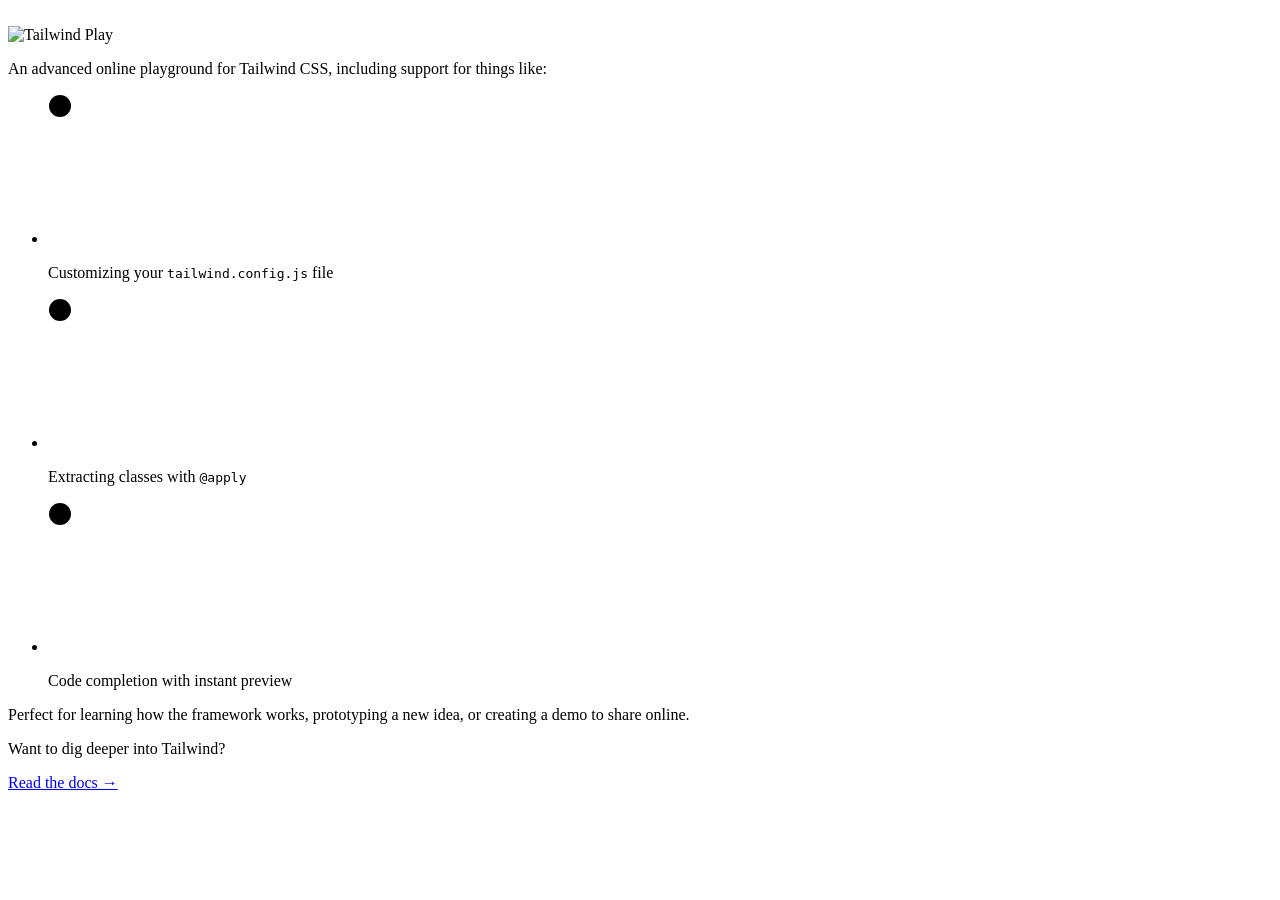
==== index.html @ 2b9e38c0 "tailwind play" ====
<!DOCTYPE html>
<html lang="en">
  <head>
    <meta charset="UTF-8" />
    <meta name="viewport" content="width=device-width, initial-scale=1.0" />
    <meta http-equiv="X-UA-Compatible" content="ie=edge" />
    <title>Tailwind Play</title>
    <meta name="author" content="name" />
    <meta name="description" content="description here" />
    <meta name="keywords" content="keywords,here" />
    <script src="https://cdn.tailwindcss.com"></script>
    <!--Replace with your tailwind.css once created-->
  </head>

  <div class="relative flex min-h-screen flex-col justify-center overflow-hidden bg-gray-50 py-6 sm:py-12">
    <img src="/img/beams.jpg" alt="" class="absolute top-1/2 left-1/2 max-w-none -translate-x-1/2 -translate-y-1/2" width="1308" />
    <div class="absolute inset-0 bg-[url(/img/grid.svg)] bg-center [mask-image:linear-gradient(180deg,white,rgba(255,255,255,0))]"></div>
    <div class="relative bg-white px-6 pt-10 pb-8 shadow-xl ring-1 ring-gray-900/5 sm:mx-auto sm:max-w-lg sm:rounded-lg sm:px-10">
      <div class="mx-auto max-w-md">
        <img src="/img/logo.svg" class="h-6" alt="Tailwind Play" />
        <div class="divide-y divide-gray-300/50">
          <div class="space-y-6 py-8 text-base leading-7 text-gray-600">
            <p>An advanced online playground for Tailwind CSS, including support for things like:</p>
            <ul class="space-y-4">
              <li class="flex items-center">
                <svg class="h-6 w-6 flex-none fill-sky-100 stroke-sky-500 stroke-2" stroke-linecap="round" stroke-linejoin="round">
                  <circle cx="12" cy="12" r="11" />
                  <path d="m8 13 2.165 2.165a1 1 0 0 0 1.521-.126L16 9" fill="none" />
                </svg>
                <p class="ml-4">
                  Customizing your
                  <code class="text-sm font-bold text-gray-900">tailwind.config.js</code> file
                </p>
              </li>
              <li class="flex items-center">
                <svg class="h-6 w-6 flex-none fill-sky-100 stroke-sky-500 stroke-2" stroke-linecap="round" stroke-linejoin="round">
                  <circle cx="12" cy="12" r="11" />
                  <path d="m8 13 2.165 2.165a1 1 0 0 0 1.521-.126L16 9" fill="none" />
                </svg>
                <p class="ml-4">
                  Extracting classes with
                  <code class="text-sm font-bold text-gray-900">@apply</code>
                </p>
              </li>
              <li class="flex items-center">
                <svg class="h-6 w-6 flex-none fill-sky-100 stroke-sky-500 stroke-2" stroke-linecap="round" stroke-linejoin="round">
                  <circle cx="12" cy="12" r="11" />
                  <path d="m8 13 2.165 2.165a1 1 0 0 0 1.521-.126L16 9" fill="none" />
                </svg>
                <p class="ml-4">Code completion with instant preview</p>
              </li>
            </ul>
            <p>Perfect for learning how the framework works, prototyping a new idea, or creating a demo to share online.</p>
          </div>
          <div class="pt-8 text-base font-semibold leading-7">
            <p class="text-gray-900">Want to dig deeper into Tailwind?</p>
            <p>
              <a href="https://tailwindcss.com/docs" class="text-sky-500 hover:text-sky-600">Read the docs &rarr;</a>
            </p>
          </div>
        </div>
      </div>
    </div>
  </div>
  


</html>
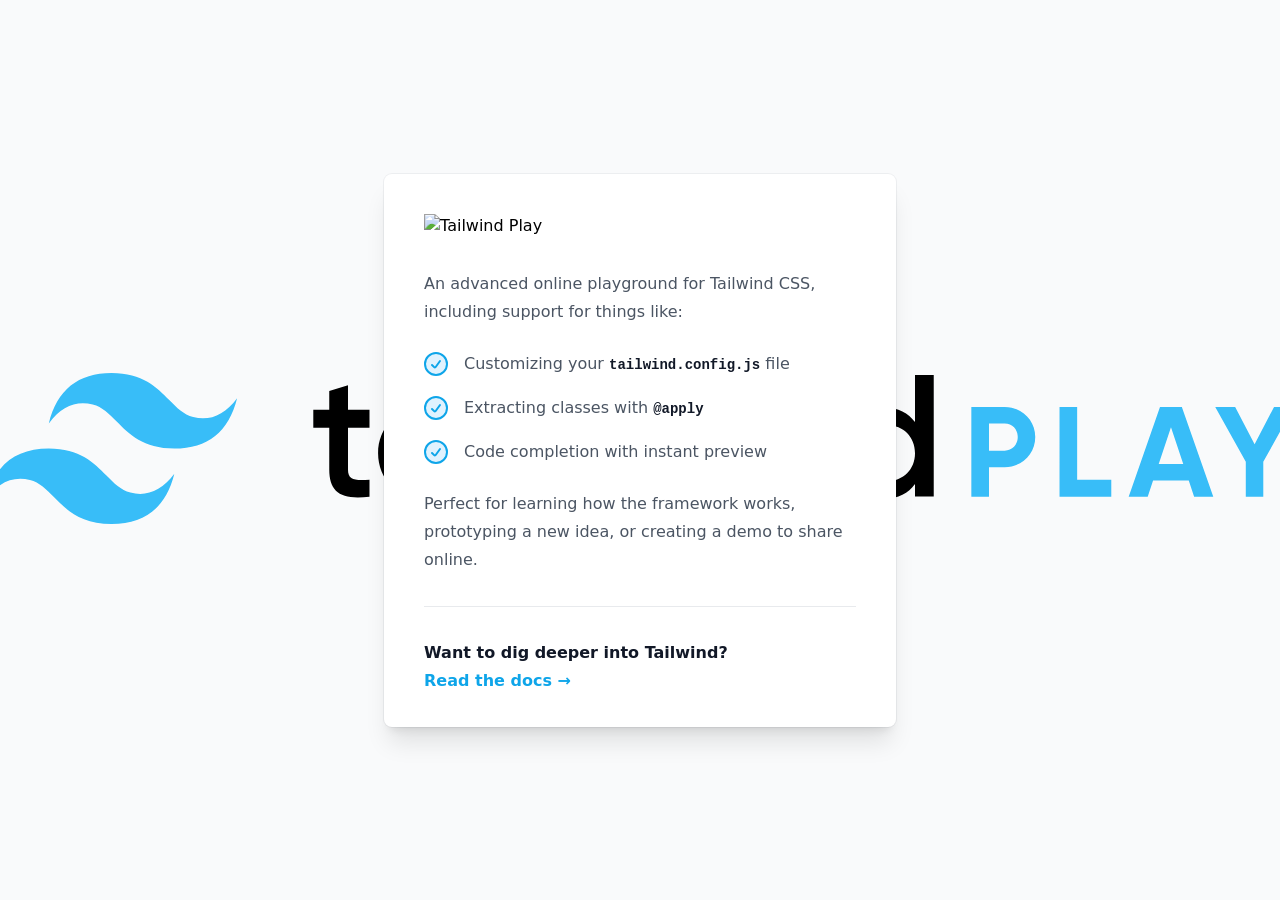
==== commit 2685eb31: "logo" ====
--- a/index.html
+++ b/index.html
@@ -4,16 +4,16 @@
     <meta charset="UTF-8" />
     <meta name="viewport" content="width=device-width, initial-scale=1.0" />
     <meta http-equiv="X-UA-Compatible" content="ie=edge" />
-    <title>Tailwind Play</title>
+    <title>Tailwind CSS</title>
     <meta name="author" content="name" />
     <meta name="description" content="description here" />
     <meta name="keywords" content="keywords,here" />
-    <script src="https://cdn.tailwindcss.com"></script>
+    <link href="./output.css" rel="stylesheet">
     <!--Replace with your tailwind.css once created-->
   </head>
 
   <div class="relative flex min-h-screen flex-col justify-center overflow-hidden bg-gray-50 py-6 sm:py-12">
-    <img src="/img/beams.jpg" alt="" class="absolute top-1/2 left-1/2 max-w-none -translate-x-1/2 -translate-y-1/2" width="1308" />
+    <img src="/assets/logo/logo.svg" alt="" class="absolute top-1/2 left-1/2 max-w-none -translate-x-1/2 -translate-y-1/2" width="1308" />
     <div class="absolute inset-0 bg-[url(/img/grid.svg)] bg-center [mask-image:linear-gradient(180deg,white,rgba(255,255,255,0))]"></div>
     <div class="relative bg-white px-6 pt-10 pb-8 shadow-xl ring-1 ring-gray-900/5 sm:mx-auto sm:max-w-lg sm:rounded-lg sm:px-10">
       <div class="mx-auto max-w-md">
--- a/output.css
+++ b/output.css
@@ -0,0 +1,1750 @@
+/*
+! tailwindcss v3.1.6 | MIT License | https://tailwindcss.com
+*/
+
+/*
+1. Prevent padding and border from affecting element width. (https://github.com/mozdevs/cssremedy/issues/4)
+2. Allow adding a border to an element by just adding a border-width. (https://github.com/tailwindcss/tailwindcss/pull/116)
+*/
+
+*,
+::before,
+::after {
+  box-sizing: border-box;
+  /* 1 */
+  border-width: 0;
+  /* 2 */
+  border-style: solid;
+  /* 2 */
+  border-color: #e5e7eb;
+  /* 2 */
+}
+
+::before,
+::after {
+  --tw-content: '';
+}
+
+/*
+1. Use a consistent sensible line-height in all browsers.
+2. Prevent adjustments of font size after orientation changes in iOS.
+3. Use a more readable tab size.
+4. Use the user's configured `sans` font-family by default.
+*/
+
+html {
+  line-height: 1.5;
+  /* 1 */
+  -webkit-text-size-adjust: 100%;
+  /* 2 */
+  -moz-tab-size: 4;
+  /* 3 */
+  -o-tab-size: 4;
+     tab-size: 4;
+  /* 3 */
+  font-family: ui-sans-serif, system-ui, -apple-system, BlinkMacSystemFont, "Segoe UI", Roboto, "Helvetica Neue", Arial, "Noto Sans", sans-serif, "Apple Color Emoji", "Segoe UI Emoji", "Segoe UI Symbol", "Noto Color Emoji";
+  /* 4 */
+}
+
+/*
+1. Remove the margin in all browsers.
+2. Inherit line-height from `html` so users can set them as a class directly on the `html` element.
+*/
+
+body {
+  margin: 0;
+  /* 1 */
+  line-height: inherit;
+  /* 2 */
+}
+
+/*
+1. Add the correct height in Firefox.
+2. Correct the inheritance of border color in Firefox. (https://bugzilla.mozilla.org/show_bug.cgi?id=190655)
+3. Ensure horizontal rules are visible by default.
+*/
+
+hr {
+  height: 0;
+  /* 1 */
+  color: inherit;
+  /* 2 */
+  border-top-width: 1px;
+  /* 3 */
+}
+
+/*
+Add the correct text decoration in Chrome, Edge, and Safari.
+*/
+
+abbr:where([title]) {
+  -webkit-text-decoration: underline dotted;
+          text-decoration: underline dotted;
+}
+
+/*
+Remove the default font size and weight for headings.
+*/
+
+h1,
+h2,
+h3,
+h4,
+h5,
+h6 {
+  font-size: inherit;
+  font-weight: inherit;
+}
+
+/*
+Reset links to optimize for opt-in styling instead of opt-out.
+*/
+
+a {
+  color: inherit;
+  text-decoration: inherit;
+}
+
+/*
+Add the correct font weight in Edge and Safari.
+*/
+
+b,
+strong {
+  font-weight: bolder;
+}
+
+/*
+1. Use the user's configured `mono` font family by default.
+2. Correct the odd `em` font sizing in all browsers.
+*/
+
+code,
+kbd,
+samp,
+pre {
+  font-family: ui-monospace, SFMono-Regular, Menlo, Monaco, Consolas, "Liberation Mono", "Courier New", monospace;
+  /* 1 */
+  font-size: 1em;
+  /* 2 */
+}
+
+/*
+Add the correct font size in all browsers.
+*/
+
+small {
+  font-size: 80%;
+}
+
+/*
+Prevent `sub` and `sup` elements from affecting the line height in all browsers.
+*/
+
+sub,
+sup {
+  font-size: 75%;
+  line-height: 0;
+  position: relative;
+  vertical-align: baseline;
+}
+
+sub {
+  bottom: -0.25em;
+}
+
+sup {
+  top: -0.5em;
+}
+
+/*
+1. Remove text indentation from table contents in Chrome and Safari. (https://bugs.chromium.org/p/chromium/issues/detail?id=999088, https://bugs.webkit.org/show_bug.cgi?id=201297)
+2. Correct table border color inheritance in all Chrome and Safari. (https://bugs.chromium.org/p/chromium/issues/detail?id=935729, https://bugs.webkit.org/show_bug.cgi?id=195016)
+3. Remove gaps between table borders by default.
+*/
+
+table {
+  text-indent: 0;
+  /* 1 */
+  border-color: inherit;
+  /* 2 */
+  border-collapse: collapse;
+  /* 3 */
+}
+
+/*
+1. Change the font styles in all browsers.
+2. Remove the margin in Firefox and Safari.
+3. Remove default padding in all browsers.
+*/
+
+button,
+input,
+optgroup,
+select,
+textarea {
+  font-family: inherit;
+  /* 1 */
+  font-size: 100%;
+  /* 1 */
+  font-weight: inherit;
+  /* 1 */
+  line-height: inherit;
+  /* 1 */
+  color: inherit;
+  /* 1 */
+  margin: 0;
+  /* 2 */
+  padding: 0;
+  /* 3 */
+}
+
+/*
+Remove the inheritance of text transform in Edge and Firefox.
+*/
+
+button,
+select {
+  text-transform: none;
+}
+
+/*
+1. Correct the inability to style clickable types in iOS and Safari.
+2. Remove default button styles.
+*/
+
+button,
+[type='button'],
+[type='reset'],
+[type='submit'] {
+  -webkit-appearance: button;
+  /* 1 */
+  background-color: transparent;
+  /* 2 */
+  background-image: none;
+  /* 2 */
+}
+
+/*
+Use the modern Firefox focus style for all focusable elements.
+*/
+
+:-moz-focusring {
+  outline: auto;
+}
+
+/*
+Remove the additional `:invalid` styles in Firefox. (https://github.com/mozilla/gecko-dev/blob/2f9eacd9d3d995c937b4251a5557d95d494c9be1/layout/style/res/forms.css#L728-L737)
+*/
+
+:-moz-ui-invalid {
+  box-shadow: none;
+}
+
+/*
+Add the correct vertical alignment in Chrome and Firefox.
+*/
+
+progress {
+  vertical-align: baseline;
+}
+
+/*
+Correct the cursor style of increment and decrement buttons in Safari.
+*/
+
+::-webkit-inner-spin-button,
+::-webkit-outer-spin-button {
+  height: auto;
+}
+
+/*
+1. Correct the odd appearance in Chrome and Safari.
+2. Correct the outline style in Safari.
+*/
+
+[type='search'] {
+  -webkit-appearance: textfield;
+  /* 1 */
+  outline-offset: -2px;
+  /* 2 */
+}
+
+/*
+Remove the inner padding in Chrome and Safari on macOS.
+*/
+
+::-webkit-search-decoration {
+  -webkit-appearance: none;
+}
+
+/*
+1. Correct the inability to style clickable types in iOS and Safari.
+2. Change font properties to `inherit` in Safari.
+*/
+
+::-webkit-file-upload-button {
+  -webkit-appearance: button;
+  /* 1 */
+  font: inherit;
+  /* 2 */
+}
+
+/*
+Add the correct display in Chrome and Safari.
+*/
+
+summary {
+  display: list-item;
+}
+
+/*
+Removes the default spacing and border for appropriate elements.
+*/
+
+blockquote,
+dl,
+dd,
+h1,
+h2,
+h3,
+h4,
+h5,
+h6,
+hr,
+figure,
+p,
+pre {
+  margin: 0;
+}
+
+fieldset {
+  margin: 0;
+  padding: 0;
+}
+
+legend {
+  padding: 0;
+}
+
+ol,
+ul,
+menu {
+  list-style: none;
+  margin: 0;
+  padding: 0;
+}
+
+/*
+Prevent resizing textareas horizontally by default.
+*/
+
+textarea {
+  resize: vertical;
+}
+
+/*
+1. Reset the default placeholder opacity in Firefox. (https://github.com/tailwindlabs/tailwindcss/issues/3300)
+2. Set the default placeholder color to the user's configured gray 400 color.
+*/
+
+input::-moz-placeholder, textarea::-moz-placeholder {
+  opacity: 1;
+  /* 1 */
+  color: #9ca3af;
+  /* 2 */
+}
+
+input:-ms-input-placeholder, textarea:-ms-input-placeholder {
+  opacity: 1;
+  /* 1 */
+  color: #9ca3af;
+  /* 2 */
+}
+
+input::placeholder,
+textarea::placeholder {
+  opacity: 1;
+  /* 1 */
+  color: #9ca3af;
+  /* 2 */
+}
+
+/*
+Set the default cursor for buttons.
+*/
+
+button,
+[role="button"] {
+  cursor: pointer;
+}
+
+/*
+Make sure disabled buttons don't get the pointer cursor.
+*/
+
+:disabled {
+  cursor: default;
+}
+
+/*
+1. Make replaced elements `display: block` by default. (https://github.com/mozdevs/cssremedy/issues/14)
+2. Add `vertical-align: middle` to align replaced elements more sensibly by default. (https://github.com/jensimmons/cssremedy/issues/14#issuecomment-634934210)
+   This can trigger a poorly considered lint error in some tools but is included by design.
+*/
+
+img,
+svg,
+video,
+canvas,
+audio,
+iframe,
+embed,
+object {
+  display: block;
+  /* 1 */
+  vertical-align: middle;
+  /* 2 */
+}
+
+/*
+Constrain images and videos to the parent width and preserve their intrinsic aspect ratio. (https://github.com/mozdevs/cssremedy/issues/14)
+*/
+
+img,
+video {
+  max-width: 100%;
+  height: auto;
+}
+
+*, ::before, ::after {
+  --tw-border-spacing-x: 0;
+  --tw-border-spacing-y: 0;
+  --tw-translate-x: 0;
+  --tw-translate-y: 0;
+  --tw-rotate: 0;
+  --tw-skew-x: 0;
+  --tw-skew-y: 0;
+  --tw-scale-x: 1;
+  --tw-scale-y: 1;
+  --tw-pan-x:  ;
+  --tw-pan-y:  ;
+  --tw-pinch-zoom:  ;
+  --tw-scroll-snap-strictness: proximity;
+  --tw-ordinal:  ;
+  --tw-slashed-zero:  ;
+  --tw-numeric-figure:  ;
+  --tw-numeric-spacing:  ;
+  --tw-numeric-fraction:  ;
+  --tw-ring-inset:  ;
+  --tw-ring-offset-width: 0px;
+  --tw-ring-offset-color: #fff;
+  --tw-ring-color: rgb(59 130 246 / 0.5);
+  --tw-ring-offset-shadow: 0 0 #0000;
+  --tw-ring-shadow: 0 0 #0000;
+  --tw-shadow: 0 0 #0000;
+  --tw-shadow-colored: 0 0 #0000;
+  --tw-blur:  ;
+  --tw-brightness:  ;
+  --tw-contrast:  ;
+  --tw-grayscale:  ;
+  --tw-hue-rotate:  ;
+  --tw-invert:  ;
+  --tw-saturate:  ;
+  --tw-sepia:  ;
+  --tw-drop-shadow:  ;
+  --tw-backdrop-blur:  ;
+  --tw-backdrop-brightness:  ;
+  --tw-backdrop-contrast:  ;
+  --tw-backdrop-grayscale:  ;
+  --tw-backdrop-hue-rotate:  ;
+  --tw-backdrop-invert:  ;
+  --tw-backdrop-opacity:  ;
+  --tw-backdrop-saturate:  ;
+  --tw-backdrop-sepia:  ;
+}
+
+::-webkit-backdrop {
+  --tw-border-spacing-x: 0;
+  --tw-border-spacing-y: 0;
+  --tw-translate-x: 0;
+  --tw-translate-y: 0;
+  --tw-rotate: 0;
+  --tw-skew-x: 0;
+  --tw-skew-y: 0;
+  --tw-scale-x: 1;
+  --tw-scale-y: 1;
+  --tw-pan-x:  ;
+  --tw-pan-y:  ;
+  --tw-pinch-zoom:  ;
+  --tw-scroll-snap-strictness: proximity;
+  --tw-ordinal:  ;
+  --tw-slashed-zero:  ;
+  --tw-numeric-figure:  ;
+  --tw-numeric-spacing:  ;
+  --tw-numeric-fraction:  ;
+  --tw-ring-inset:  ;
+  --tw-ring-offset-width: 0px;
+  --tw-ring-offset-color: #fff;
+  --tw-ring-color: rgb(59 130 246 / 0.5);
+  --tw-ring-offset-shadow: 0 0 #0000;
+  --tw-ring-shadow: 0 0 #0000;
+  --tw-shadow: 0 0 #0000;
+  --tw-shadow-colored: 0 0 #0000;
+  --tw-blur:  ;
+  --tw-brightness:  ;
+  --tw-contrast:  ;
+  --tw-grayscale:  ;
+  --tw-hue-rotate:  ;
+  --tw-invert:  ;
+  --tw-saturate:  ;
+  --tw-sepia:  ;
+  --tw-drop-shadow:  ;
+  --tw-backdrop-blur:  ;
+  --tw-backdrop-brightness:  ;
+  --tw-backdrop-contrast:  ;
+  --tw-backdrop-grayscale:  ;
+  --tw-backdrop-hue-rotate:  ;
+  --tw-backdrop-invert:  ;
+  --tw-backdrop-opacity:  ;
+  --tw-backdrop-saturate:  ;
+  --tw-backdrop-sepia:  ;
+}
+
+::backdrop {
+  --tw-border-spacing-x: 0;
+  --tw-border-spacing-y: 0;
+  --tw-translate-x: 0;
+  --tw-translate-y: 0;
+  --tw-rotate: 0;
+  --tw-skew-x: 0;
+  --tw-skew-y: 0;
+  --tw-scale-x: 1;
+  --tw-scale-y: 1;
+  --tw-pan-x:  ;
+  --tw-pan-y:  ;
+  --tw-pinch-zoom:  ;
+  --tw-scroll-snap-strictness: proximity;
+  --tw-ordinal:  ;
+  --tw-slashed-zero:  ;
+  --tw-numeric-figure:  ;
+  --tw-numeric-spacing:  ;
+  --tw-numeric-fraction:  ;
+  --tw-ring-inset:  ;
+  --tw-ring-offset-width: 0px;
+  --tw-ring-offset-color: #fff;
+  --tw-ring-color: rgb(59 130 246 / 0.5);
+  --tw-ring-offset-shadow: 0 0 #0000;
+  --tw-ring-shadow: 0 0 #0000;
+  --tw-shadow: 0 0 #0000;
+  --tw-shadow-colored: 0 0 #0000;
+  --tw-blur:  ;
+  --tw-brightness:  ;
+  --tw-contrast:  ;
+  --tw-grayscale:  ;
+  --tw-hue-rotate:  ;
+  --tw-invert:  ;
+  --tw-saturate:  ;
+  --tw-sepia:  ;
+  --tw-drop-shadow:  ;
+  --tw-backdrop-blur:  ;
+  --tw-backdrop-brightness:  ;
+  --tw-backdrop-contrast:  ;
+  --tw-backdrop-grayscale:  ;
+  --tw-backdrop-hue-rotate:  ;
+  --tw-backdrop-invert:  ;
+  --tw-backdrop-opacity:  ;
+  --tw-backdrop-saturate:  ;
+  --tw-backdrop-sepia:  ;
+}
+
+.container {
+  width: 100%;
+}
+
+@media (min-width: 640px) {
+  .container {
+    max-width: 640px;
+  }
+}
+
+@media (min-width: 768px) {
+  .container {
+    max-width: 768px;
+  }
+}
+
+@media (min-width: 1024px) {
+  .container {
+    max-width: 1024px;
+  }
+}
+
+@media (min-width: 1280px) {
+  .container {
+    max-width: 1280px;
+  }
+}
+
+@media (min-width: 1536px) {
+  .container {
+    max-width: 1536px;
+  }
+}
+
+.fixed {
+  position: fixed;
+}
+
+.absolute {
+  position: absolute;
+}
+
+.relative {
+  position: relative;
+}
+
+.inset-0 {
+  top: 0px;
+  right: 0px;
+  bottom: 0px;
+  left: 0px;
+}
+
+.top-1\/2 {
+  top: 50%;
+}
+
+.left-1\/2 {
+  left: 50%;
+}
+
+.top-0 {
+  top: 0px;
+}
+
+.left-0 {
+  left: 0px;
+}
+
+.bottom-0 {
+  bottom: 0px;
+}
+
+.z-50 {
+  z-index: 50;
+}
+
+.z-10 {
+  z-index: 10;
+}
+
+.z-20 {
+  z-index: 20;
+}
+
+.mx-auto {
+  margin-left: auto;
+  margin-right: auto;
+}
+
+.-mx-4 {
+  margin-left: -1rem;
+  margin-right: -1rem;
+}
+
+.my-4 {
+  margin-top: 1rem;
+  margin-bottom: 1rem;
+}
+
+.my-8 {
+  margin-top: 2rem;
+  margin-bottom: 2rem;
+}
+
+.mx-4 {
+  margin-left: 1rem;
+  margin-right: 1rem;
+}
+
+.mb-12 {
+  margin-bottom: 3rem;
+}
+
+.mb-3 {
+  margin-bottom: 0.75rem;
+}
+
+.mb-6 {
+  margin-bottom: 1.5rem;
+}
+
+.mb-8 {
+  margin-bottom: 2rem;
+}
+
+.mr-auto {
+  margin-right: auto;
+}
+
+.mb-1 {
+  margin-bottom: 0.25rem;
+}
+
+.mt-auto {
+  margin-top: auto;
+}
+
+.mb-2 {
+  margin-bottom: 0.5rem;
+}
+
+.mb-16 {
+  margin-bottom: 4rem;
+}
+
+.mb-4 {
+  margin-bottom: 1rem;
+}
+
+.mr-2 {
+  margin-right: 0.5rem;
+}
+
+.mt-4 {
+  margin-top: 1rem;
+}
+
+.mt-0 {
+  margin-top: 0px;
+}
+
+.mt-2 {
+  margin-top: 0.5rem;
+}
+
+.mr-3 {
+  margin-right: 0.75rem;
+}
+
+.mr-4 {
+  margin-right: 1rem;
+}
+
+.ml-4 {
+  margin-left: 1rem;
+}
+
+.block {
+  display: block;
+}
+
+.inline-block {
+  display: inline-block;
+}
+
+.flex {
+  display: flex;
+}
+
+.hidden {
+  display: none;
+}
+
+.h-12 {
+  height: 3rem;
+}
+
+.h-4 {
+  height: 1rem;
+}
+
+.h-full {
+  height: 100%;
+}
+
+.h-10 {
+  height: 2.5rem;
+}
+
+.h-6 {
+  height: 1.5rem;
+}
+
+.h-8 {
+  height: 2rem;
+}
+
+.h-5 {
+  height: 1.25rem;
+}
+
+.h-1 {
+  height: 0.25rem;
+}
+
+.h-3 {
+  height: 0.75rem;
+}
+
+.min-h-screen {
+  min-height: 100vh;
+}
+
+.w-full {
+  width: 100%;
+}
+
+.w-4 {
+  width: 1rem;
+}
+
+.w-5\/6 {
+  width: 83.333333%;
+}
+
+.w-6 {
+  width: 1.5rem;
+}
+
+.w-5 {
+  width: 1.25rem;
+}
+
+.w-3 {
+  width: 0.75rem;
+}
+
+.w-10 {
+  width: 2.5rem;
+}
+
+.max-w-md {
+  max-width: 28rem;
+}
+
+.max-w-sm {
+  max-width: 24rem;
+}
+
+.max-w-lg {
+  max-width: 32rem;
+}
+
+.max-w-xs {
+  max-width: 20rem;
+}
+
+.max-w-xl {
+  max-width: 36rem;
+}
+
+.max-w-4xl {
+  max-width: 56rem;
+}
+
+.max-w-none {
+  max-width: none;
+}
+
+.flex-1 {
+  flex: 1 1 0%;
+}
+
+.flex-none {
+  flex: none;
+}
+
+.flex-grow {
+  flex-grow: 1;
+}
+
+.-translate-y-1\/2 {
+  --tw-translate-y: -50%;
+  transform: translate(var(--tw-translate-x), var(--tw-translate-y)) rotate(var(--tw-rotate)) skewX(var(--tw-skew-x)) skewY(var(--tw-skew-y)) scaleX(var(--tw-scale-x)) scaleY(var(--tw-scale-y));
+}
+
+.-translate-x-1\/2 {
+  --tw-translate-x: -50%;
+  transform: translate(var(--tw-translate-x), var(--tw-translate-y)) rotate(var(--tw-rotate)) skewX(var(--tw-skew-x)) skewY(var(--tw-skew-y)) scaleX(var(--tw-scale-x)) scaleY(var(--tw-scale-y));
+}
+
+.transform {
+  transform: translate(var(--tw-translate-x), var(--tw-translate-y)) rotate(var(--tw-rotate)) skewX(var(--tw-skew-x)) skewY(var(--tw-skew-y)) scaleX(var(--tw-scale-x)) scaleY(var(--tw-scale-y));
+}
+
+.cursor-pointer {
+  cursor: pointer;
+}
+
+.appearance-none {
+  -webkit-appearance: none;
+     -moz-appearance: none;
+          appearance: none;
+}
+
+.flex-col {
+  flex-direction: column;
+}
+
+.flex-wrap {
+  flex-wrap: wrap;
+}
+
+.content-center {
+  align-content: center;
+}
+
+.items-center {
+  align-items: center;
+}
+
+.justify-end {
+  justify-content: flex-end;
+}
+
+.justify-center {
+  justify-content: center;
+}
+
+.justify-between {
+  justify-content: space-between;
+}
+
+.space-x-2 > :not([hidden]) ~ :not([hidden]) {
+  --tw-space-x-reverse: 0;
+  margin-right: calc(0.5rem * var(--tw-space-x-reverse));
+  margin-left: calc(0.5rem * calc(1 - var(--tw-space-x-reverse)));
+}
+
+.space-y-6 > :not([hidden]) ~ :not([hidden]) {
+  --tw-space-y-reverse: 0;
+  margin-top: calc(1.5rem * calc(1 - var(--tw-space-y-reverse)));
+  margin-bottom: calc(1.5rem * var(--tw-space-y-reverse));
+}
+
+.space-y-4 > :not([hidden]) ~ :not([hidden]) {
+  --tw-space-y-reverse: 0;
+  margin-top: calc(1rem * calc(1 - var(--tw-space-y-reverse)));
+  margin-bottom: calc(1rem * var(--tw-space-y-reverse));
+}
+
+.divide-y > :not([hidden]) ~ :not([hidden]) {
+  --tw-divide-y-reverse: 0;
+  border-top-width: calc(1px * calc(1 - var(--tw-divide-y-reverse)));
+  border-bottom-width: calc(1px * var(--tw-divide-y-reverse));
+}
+
+.divide-gray-300\/50 > :not([hidden]) ~ :not([hidden]) {
+  border-color: rgb(209 213 219 / 0.5);
+}
+
+.self-start {
+  align-self: flex-start;
+}
+
+.overflow-hidden {
+  overflow: hidden;
+}
+
+.overflow-y-auto {
+  overflow-y: auto;
+}
+
+.whitespace-pre-wrap {
+  white-space: pre-wrap;
+}
+
+.break-normal {
+  overflow-wrap: normal;
+  word-break: normal;
+}
+
+.break-words {
+  overflow-wrap: break-word;
+}
+
+.rounded-3xl {
+  border-radius: 1.5rem;
+}
+
+.rounded {
+  border-radius: 0.25rem;
+}
+
+.rounded-lg {
+  border-radius: 0.5rem;
+}
+
+.rounded-full {
+  border-radius: 9999px;
+}
+
+.rounded-l-xl {
+  border-top-left-radius: 0.75rem;
+  border-bottom-left-radius: 0.75rem;
+}
+
+.rounded-t-xl {
+  border-top-left-radius: 0.75rem;
+  border-top-right-radius: 0.75rem;
+}
+
+.border {
+  border-width: 1px;
+}
+
+.border-r {
+  border-right-width: 1px;
+}
+
+.border-l-4 {
+  border-left-width: 4px;
+}
+
+.border-b-2 {
+  border-bottom-width: 2px;
+}
+
+.border-t {
+  border-top-width: 1px;
+}
+
+.border-gray-600 {
+  --tw-border-opacity: 1;
+  border-color: rgb(75 85 99 / var(--tw-border-opacity));
+}
+
+.border-green-500 {
+  --tw-border-opacity: 1;
+  border-color: rgb(34 197 94 / var(--tw-border-opacity));
+}
+
+.border-gray-400 {
+  --tw-border-opacity: 1;
+  border-color: rgb(156 163 175 / var(--tw-border-opacity));
+}
+
+.border-gray-500 {
+  --tw-border-opacity: 1;
+  border-color: rgb(107 114 128 / var(--tw-border-opacity));
+}
+
+.bg-gray-50 {
+  --tw-bg-opacity: 1;
+  background-color: rgb(249 250 251 / var(--tw-bg-opacity));
+}
+
+.bg-white {
+  --tw-bg-opacity: 1;
+  background-color: rgb(255 255 255 / var(--tw-bg-opacity));
+}
+
+.bg-green-600 {
+  --tw-bg-opacity: 1;
+  background-color: rgb(22 163 74 / var(--tw-bg-opacity));
+}
+
+.bg-gray-800 {
+  --tw-bg-opacity: 1;
+  background-color: rgb(31 41 55 / var(--tw-bg-opacity));
+}
+
+.bg-gray-100 {
+  --tw-bg-opacity: 1;
+  background-color: rgb(243 244 246 / var(--tw-bg-opacity));
+}
+
+.bg-gray-900 {
+  --tw-bg-opacity: 1;
+  background-color: rgb(17 24 39 / var(--tw-bg-opacity));
+}
+
+.bg-green-500 {
+  --tw-bg-opacity: 1;
+  background-color: rgb(34 197 94 / var(--tw-bg-opacity));
+}
+
+.bg-transparent {
+  background-color: transparent;
+}
+
+.bg-gradient-to-b {
+  background-image: linear-gradient(to bottom, var(--tw-gradient-stops));
+}
+
+.bg-\[url\(\/img\/grid\.svg\)\] {
+  background-image: url(/img/grid.svg);
+}
+
+.from-green-100 {
+  --tw-gradient-from: #dcfce7;
+  --tw-gradient-to: rgb(220 252 231 / 0);
+  --tw-gradient-stops: var(--tw-gradient-from), var(--tw-gradient-to);
+}
+
+.to-gray-100 {
+  --tw-gradient-to: #f3f4f6;
+}
+
+.bg-center {
+  background-position: center;
+}
+
+.fill-current {
+  fill: currentColor;
+}
+
+.fill-sky-100 {
+  fill: #e0f2fe;
+}
+
+.stroke-sky-500 {
+  stroke: #0ea5e9;
+}
+
+.stroke-2 {
+  stroke-width: 2;
+}
+
+.object-cover {
+  -o-object-fit: cover;
+     object-fit: cover;
+}
+
+.p-3 {
+  padding: 0.75rem;
+}
+
+.p-4 {
+  padding: 1rem;
+}
+
+.p-8 {
+  padding: 2rem;
+}
+
+.p-2 {
+  padding: 0.5rem;
+}
+
+.p-1 {
+  padding: 0.25rem;
+}
+
+.px-6 {
+  padding-left: 1.5rem;
+  padding-right: 1.5rem;
+}
+
+.py-6 {
+  padding-top: 1.5rem;
+  padding-bottom: 1.5rem;
+}
+
+.py-2 {
+  padding-top: 0.5rem;
+  padding-bottom: 0.5rem;
+}
+
+.px-4 {
+  padding-left: 1rem;
+  padding-right: 1rem;
+}
+
+.py-3 {
+  padding-top: 0.75rem;
+  padding-bottom: 0.75rem;
+}
+
+.px-1 {
+  padding-left: 0.25rem;
+  padding-right: 0.25rem;
+}
+
+.py-20 {
+  padding-top: 5rem;
+  padding-bottom: 5rem;
+}
+
+.px-3 {
+  padding-left: 0.75rem;
+  padding-right: 0.75rem;
+}
+
+.py-4 {
+  padding-top: 1rem;
+  padding-bottom: 1rem;
+}
+
+.py-12 {
+  padding-top: 3rem;
+  padding-bottom: 3rem;
+}
+
+.px-2 {
+  padding-left: 0.5rem;
+  padding-right: 0.5rem;
+}
+
+.py-8 {
+  padding-top: 2rem;
+  padding-bottom: 2rem;
+}
+
+.px-8 {
+  padding-left: 2rem;
+  padding-right: 2rem;
+}
+
+.py-1 {
+  padding-top: 0.25rem;
+  padding-bottom: 0.25rem;
+}
+
+.pt-12 {
+  padding-top: 3rem;
+}
+
+.pb-12 {
+  padding-bottom: 3rem;
+}
+
+.pt-6 {
+  padding-top: 1.5rem;
+}
+
+.pl-4 {
+  padding-left: 1rem;
+}
+
+.pr-4 {
+  padding-right: 1rem;
+}
+
+.pt-20 {
+  padding-top: 5rem;
+}
+
+.pb-2 {
+  padding-bottom: 0.5rem;
+}
+
+.pl-8 {
+  padding-left: 2rem;
+}
+
+.pt-4 {
+  padding-top: 1rem;
+}
+
+.pr-0 {
+  padding-right: 0px;
+}
+
+.pt-3 {
+  padding-top: 0.75rem;
+}
+
+.pt-10 {
+  padding-top: 2.5rem;
+}
+
+.pb-8 {
+  padding-bottom: 2rem;
+}
+
+.pt-8 {
+  padding-top: 2rem;
+}
+
+.text-left {
+  text-align: left;
+}
+
+.text-center {
+  text-align: center;
+}
+
+.text-right {
+  text-align: right;
+}
+
+.font-sans {
+  font-family: ui-sans-serif, system-ui, -apple-system, BlinkMacSystemFont, "Segoe UI", Roboto, "Helvetica Neue", Arial, "Noto Sans", sans-serif, "Apple Color Emoji", "Segoe UI Emoji", "Segoe UI Symbol", "Noto Color Emoji";
+}
+
+.font-mono {
+  font-family: ui-monospace, SFMono-Regular, Menlo, Monaco, Consolas, "Liberation Mono", "Courier New", monospace;
+}
+
+.text-3xl {
+  font-size: 1.875rem;
+  line-height: 2.25rem;
+}
+
+.text-sm {
+  font-size: 0.875rem;
+  line-height: 1.25rem;
+}
+
+.text-4xl {
+  font-size: 2.25rem;
+  line-height: 2.5rem;
+}
+
+.text-xs {
+  font-size: 0.75rem;
+  line-height: 1rem;
+}
+
+.text-2xl {
+  font-size: 1.5rem;
+  line-height: 2rem;
+}
+
+.text-base {
+  font-size: 1rem;
+  line-height: 1.5rem;
+}
+
+.text-xl {
+  font-size: 1.25rem;
+  line-height: 1.75rem;
+}
+
+.font-bold {
+  font-weight: 700;
+}
+
+.font-semibold {
+  font-weight: 600;
+}
+
+.font-extrabold {
+  font-weight: 800;
+}
+
+.font-normal {
+  font-weight: 400;
+}
+
+.uppercase {
+  text-transform: uppercase;
+}
+
+.italic {
+  font-style: italic;
+}
+
+.leading-none {
+  line-height: 1;
+}
+
+.leading-loose {
+  line-height: 2;
+}
+
+.leading-normal {
+  line-height: 1.5;
+}
+
+.leading-7 {
+  line-height: 1.75rem;
+}
+
+.tracking-normal {
+  letter-spacing: 0em;
+}
+
+.tracking-wider {
+  letter-spacing: 0.05em;
+}
+
+.text-blue-600 {
+  --tw-text-opacity: 1;
+  color: rgb(37 99 235 / var(--tw-text-opacity));
+}
+
+.text-gray-400 {
+  --tw-text-opacity: 1;
+  color: rgb(156 163 175 / var(--tw-text-opacity));
+}
+
+.text-gray-800 {
+  --tw-text-opacity: 1;
+  color: rgb(31 41 55 / var(--tw-text-opacity));
+}
+
+.text-green-600 {
+  --tw-text-opacity: 1;
+  color: rgb(22 163 74 / var(--tw-text-opacity));
+}
+
+.text-white {
+  --tw-text-opacity: 1;
+  color: rgb(255 255 255 / var(--tw-text-opacity));
+}
+
+.text-gray-50 {
+  --tw-text-opacity: 1;
+  color: rgb(249 250 251 / var(--tw-text-opacity));
+}
+
+.text-gray-500 {
+  --tw-text-opacity: 1;
+  color: rgb(107 114 128 / var(--tw-text-opacity));
+}
+
+.text-green-500 {
+  --tw-text-opacity: 1;
+  color: rgb(34 197 94 / var(--tw-text-opacity));
+}
+
+.text-gray-900 {
+  --tw-text-opacity: 1;
+  color: rgb(17 24 39 / var(--tw-text-opacity));
+}
+
+.text-gray-600 {
+  --tw-text-opacity: 1;
+  color: rgb(75 85 99 / var(--tw-text-opacity));
+}
+
+.text-sky-500 {
+  --tw-text-opacity: 1;
+  color: rgb(14 165 233 / var(--tw-text-opacity));
+}
+
+.underline {
+  -webkit-text-decoration-line: underline;
+          text-decoration-line: underline;
+}
+
+.no-underline {
+  -webkit-text-decoration-line: none;
+          text-decoration-line: none;
+}
+
+.antialiased {
+  -webkit-font-smoothing: antialiased;
+  -moz-osx-font-smoothing: grayscale;
+}
+
+.opacity-25 {
+  opacity: 0.25;
+}
+
+.shadow {
+  --tw-shadow: 0 1px 3px 0 rgb(0 0 0 / 0.1), 0 1px 2px -1px rgb(0 0 0 / 0.1);
+  --tw-shadow-colored: 0 1px 3px 0 var(--tw-shadow-color), 0 1px 2px -1px var(--tw-shadow-color);
+  box-shadow: var(--tw-ring-offset-shadow, 0 0 #0000), var(--tw-ring-shadow, 0 0 #0000), var(--tw-shadow);
+}
+
+.shadow-xl {
+  --tw-shadow: 0 20px 25px -5px rgb(0 0 0 / 0.1), 0 8px 10px -6px rgb(0 0 0 / 0.1);
+  --tw-shadow-colored: 0 20px 25px -5px var(--tw-shadow-color), 0 8px 10px -6px var(--tw-shadow-color);
+  box-shadow: var(--tw-ring-offset-shadow, 0 0 #0000), var(--tw-ring-shadow, 0 0 #0000), var(--tw-shadow);
+}
+
+.shadow-md {
+  --tw-shadow: 0 4px 6px -1px rgb(0 0 0 / 0.1), 0 2px 4px -2px rgb(0 0 0 / 0.1);
+  --tw-shadow-colored: 0 4px 6px -1px var(--tw-shadow-color), 0 2px 4px -2px var(--tw-shadow-color);
+  box-shadow: var(--tw-ring-offset-shadow, 0 0 #0000), var(--tw-ring-shadow, 0 0 #0000), var(--tw-shadow);
+}
+
+.ring-1 {
+  --tw-ring-offset-shadow: var(--tw-ring-inset) 0 0 0 var(--tw-ring-offset-width) var(--tw-ring-offset-color);
+  --tw-ring-shadow: var(--tw-ring-inset) 0 0 0 calc(1px + var(--tw-ring-offset-width)) var(--tw-ring-color);
+  box-shadow: var(--tw-ring-offset-shadow), var(--tw-ring-shadow), var(--tw-shadow, 0 0 #0000);
+}
+
+.ring-gray-900\/5 {
+  --tw-ring-color: rgb(17 24 39 / 0.05);
+}
+
+.transition {
+  transition-property: color, background-color, border-color, fill, stroke, opacity, box-shadow, transform, filter, -webkit-text-decoration-color, -webkit-backdrop-filter;
+  transition-property: color, background-color, border-color, text-decoration-color, fill, stroke, opacity, box-shadow, transform, filter, backdrop-filter;
+  transition-property: color, background-color, border-color, text-decoration-color, fill, stroke, opacity, box-shadow, transform, filter, backdrop-filter, -webkit-text-decoration-color, -webkit-backdrop-filter;
+  transition-timing-function: cubic-bezier(0.4, 0, 0.2, 1);
+  transition-duration: 150ms;
+}
+
+.duration-200 {
+  transition-duration: 200ms;
+}
+
+.\[mask-image\:linear-gradient\(180deg\2c white\2c rgba\(255\2c 255\2c 255\2c 0\)\)\] {
+  -webkit-mask-image: linear-gradient(180deg,white,rgba(255,255,255,0));
+          mask-image: linear-gradient(180deg,white,rgba(255,255,255,0));
+}
+
+.hover\:border-green-500:hover {
+  --tw-border-opacity: 1;
+  border-color: rgb(34 197 94 / var(--tw-border-opacity));
+}
+
+.hover\:bg-gray-50:hover {
+  --tw-bg-opacity: 1;
+  background-color: rgb(249 250 251 / var(--tw-bg-opacity));
+}
+
+.hover\:bg-green-700:hover {
+  --tw-bg-opacity: 1;
+  background-color: rgb(21 128 61 / var(--tw-bg-opacity));
+}
+
+.hover\:bg-green-50:hover {
+  --tw-bg-opacity: 1;
+  background-color: rgb(240 253 244 / var(--tw-bg-opacity));
+}
+
+.hover\:bg-gray-100:hover {
+  --tw-bg-opacity: 1;
+  background-color: rgb(243 244 246 / var(--tw-bg-opacity));
+}
+
+.hover\:bg-green-400:hover {
+  --tw-bg-opacity: 1;
+  background-color: rgb(74 222 128 / var(--tw-bg-opacity));
+}
+
+.hover\:text-gray-500:hover {
+  --tw-text-opacity: 1;
+  color: rgb(107 114 128 / var(--tw-text-opacity));
+}
+
+.hover\:text-green-600:hover {
+  --tw-text-opacity: 1;
+  color: rgb(22 163 74 / var(--tw-text-opacity));
+}
+
+.hover\:text-gray-900:hover {
+  --tw-text-opacity: 1;
+  color: rgb(17 24 39 / var(--tw-text-opacity));
+}
+
+.hover\:text-green-500:hover {
+  --tw-text-opacity: 1;
+  color: rgb(34 197 94 / var(--tw-text-opacity));
+}
+
+.hover\:text-sky-600:hover {
+  --tw-text-opacity: 1;
+  color: rgb(2 132 199 / var(--tw-text-opacity));
+}
+
+.hover\:underline:hover {
+  -webkit-text-decoration-line: underline;
+          text-decoration-line: underline;
+}
+
+.hover\:no-underline:hover {
+  -webkit-text-decoration-line: none;
+          text-decoration-line: none;
+}
+
+.focus\:outline-none:focus {
+  outline: 2px solid transparent;
+  outline-offset: 2px;
+}
+
+@media (min-width: 640px) {
+  .sm\:mx-auto {
+    margin-left: auto;
+    margin-right: auto;
+  }
+
+  .sm\:max-w-lg {
+    max-width: 32rem;
+  }
+
+  .sm\:rounded-lg {
+    border-radius: 0.5rem;
+  }
+
+  .sm\:py-12 {
+    padding-top: 3rem;
+    padding-bottom: 3rem;
+  }
+
+  .sm\:px-10 {
+    padding-left: 2.5rem;
+    padding-right: 2.5rem;
+  }
+}
+
+@media (min-width: 768px) {
+  .md\:mb-20 {
+    margin-bottom: 5rem;
+  }
+
+  .md\:block {
+    display: block;
+  }
+
+  .md\:inline-block {
+    display: inline-block;
+  }
+
+  .md\:h-12 {
+    height: 3rem;
+  }
+
+  .md\:w-1\/2 {
+    width: 50%;
+  }
+
+  .md\:max-w-4xl {
+    max-width: 56rem;
+  }
+
+  .md\:max-w-3xl {
+    max-width: 48rem;
+  }
+
+  .md\:rounded-br-none {
+    border-bottom-right-radius: 0px;
+  }
+
+  .md\:bg-transparent {
+    background-color: transparent;
+  }
+
+  .md\:p-4 {
+    padding: 1rem;
+  }
+
+  .md\:px-6 {
+    padding-left: 1.5rem;
+    padding-right: 1.5rem;
+  }
+
+  .md\:pb-24 {
+    padding-bottom: 6rem;
+  }
+
+  .md\:pl-12 {
+    padding-left: 3rem;
+  }
+
+  .md\:text-sm {
+    font-size: 0.875rem;
+    line-height: 1.25rem;
+  }
+
+  .md\:text-4xl {
+    font-size: 2.25rem;
+    line-height: 2.5rem;
+  }
+
+  .md\:text-base {
+    font-size: 1rem;
+    line-height: 1.5rem;
+  }
+
+  .md\:text-3xl {
+    font-size: 1.875rem;
+    line-height: 2.25rem;
+  }
+
+  .md\:text-xl {
+    font-size: 1.25rem;
+    line-height: 1.75rem;
+  }
+}
+
+@media (min-width: 1024px) {
+  .lg\:mx-auto {
+    margin-left: auto;
+    margin-right: auto;
+  }
+
+  .lg\:mx-0 {
+    margin-left: 0px;
+    margin-right: 0px;
+  }
+
+  .lg\:mb-0 {
+    margin-bottom: 0px;
+  }
+
+  .lg\:mr-3 {
+    margin-right: 0.75rem;
+  }
+
+  .lg\:mt-0 {
+    margin-top: 0px;
+  }
+
+  .lg\:block {
+    display: block;
+  }
+
+  .lg\:inline-block {
+    display: inline-block;
+  }
+
+  .lg\:flex {
+    display: flex;
+  }
+
+  .lg\:hidden {
+    display: none;
+  }
+
+  .lg\:h-20 {
+    height: 5rem;
+  }
+
+  .lg\:w-auto {
+    width: auto;
+  }
+
+  .lg\:w-1\/2 {
+    width: 50%;
+  }
+
+  .lg\:w-1\/5 {
+    width: 20%;
+  }
+
+  .lg\:w-2\/5 {
+    width: 40%;
+  }
+
+  .lg\:items-center {
+    align-items: center;
+  }
+
+  .lg\:space-x-6 > :not([hidden]) ~ :not([hidden]) {
+    --tw-space-x-reverse: 0;
+    margin-right: calc(1.5rem * var(--tw-space-x-reverse));
+    margin-left: calc(1.5rem * calc(1 - var(--tw-space-x-reverse)));
+  }
+
+  .lg\:space-x-4 > :not([hidden]) ~ :not([hidden]) {
+    --tw-space-x-reverse: 0;
+    margin-right: calc(1rem * var(--tw-space-x-reverse));
+    margin-left: calc(1rem * calc(1 - var(--tw-space-x-reverse)));
+  }
+
+  .lg\:pt-20 {
+    padding-top: 5rem;
+  }
+
+  .lg\:text-left {
+    text-align: left;
+  }
+
+  .lg\:text-center {
+    text-align: center;
+  }
+
+  .lg\:text-5xl {
+    font-size: 3rem;
+    line-height: 1;
+  }
+}
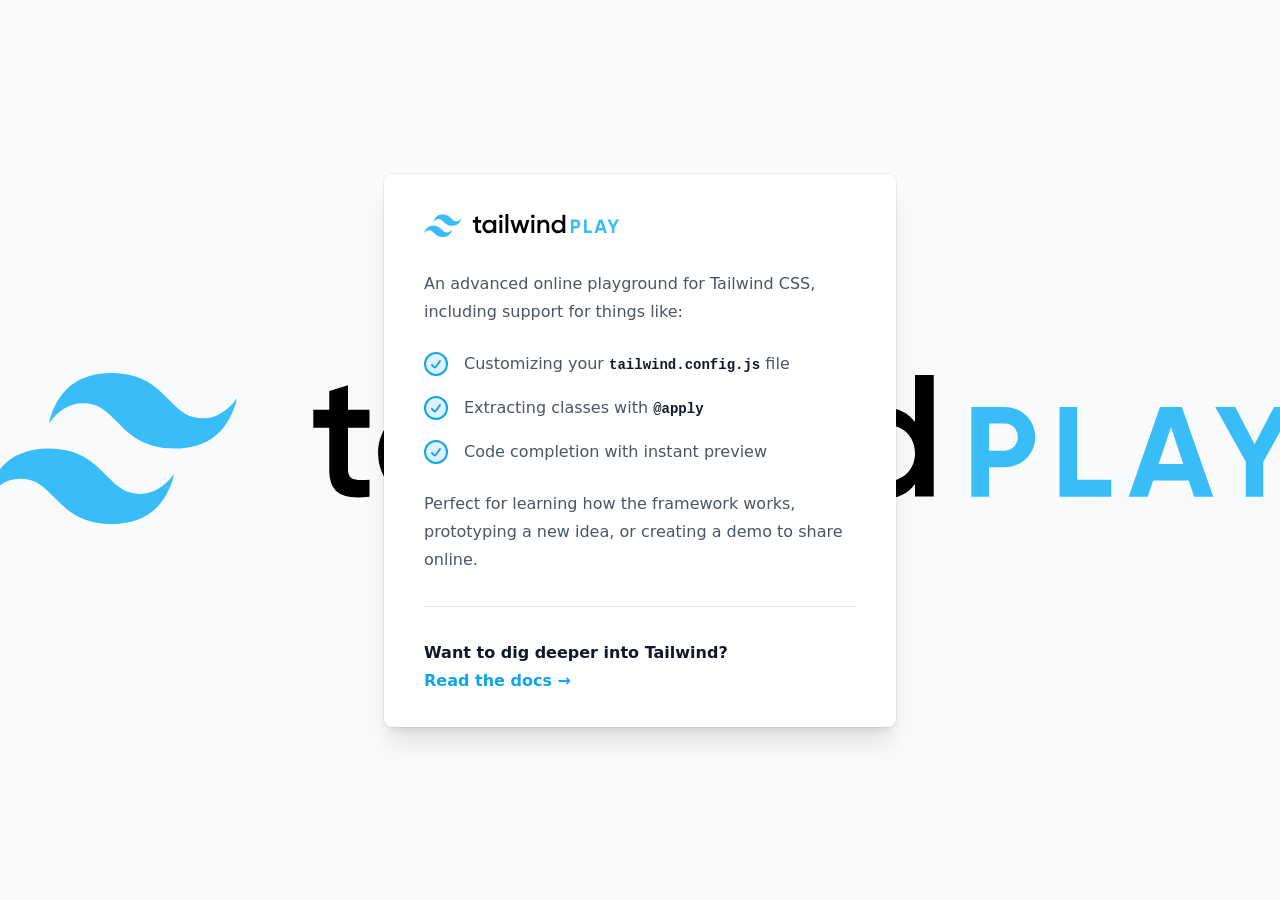
==== commit 96ca1802: "logo2" ====
--- a/index.html
+++ b/index.html
@@ -17,7 +17,7 @@
     <div class="absolute inset-0 bg-[url(/img/grid.svg)] bg-center [mask-image:linear-gradient(180deg,white,rgba(255,255,255,0))]"></div>
     <div class="relative bg-white px-6 pt-10 pb-8 shadow-xl ring-1 ring-gray-900/5 sm:mx-auto sm:max-w-lg sm:rounded-lg sm:px-10">
       <div class="mx-auto max-w-md">
-        <img src="/img/logo.svg" class="h-6" alt="Tailwind Play" />
+        <img src="/assets/logo/logo.svg" class="h-6" alt="Tailwind Play" />
         <div class="divide-y divide-gray-300/50">
           <div class="space-y-6 py-8 text-base leading-7 text-gray-600">
             <p>An advanced online playground for Tailwind CSS, including support for things like:</p>
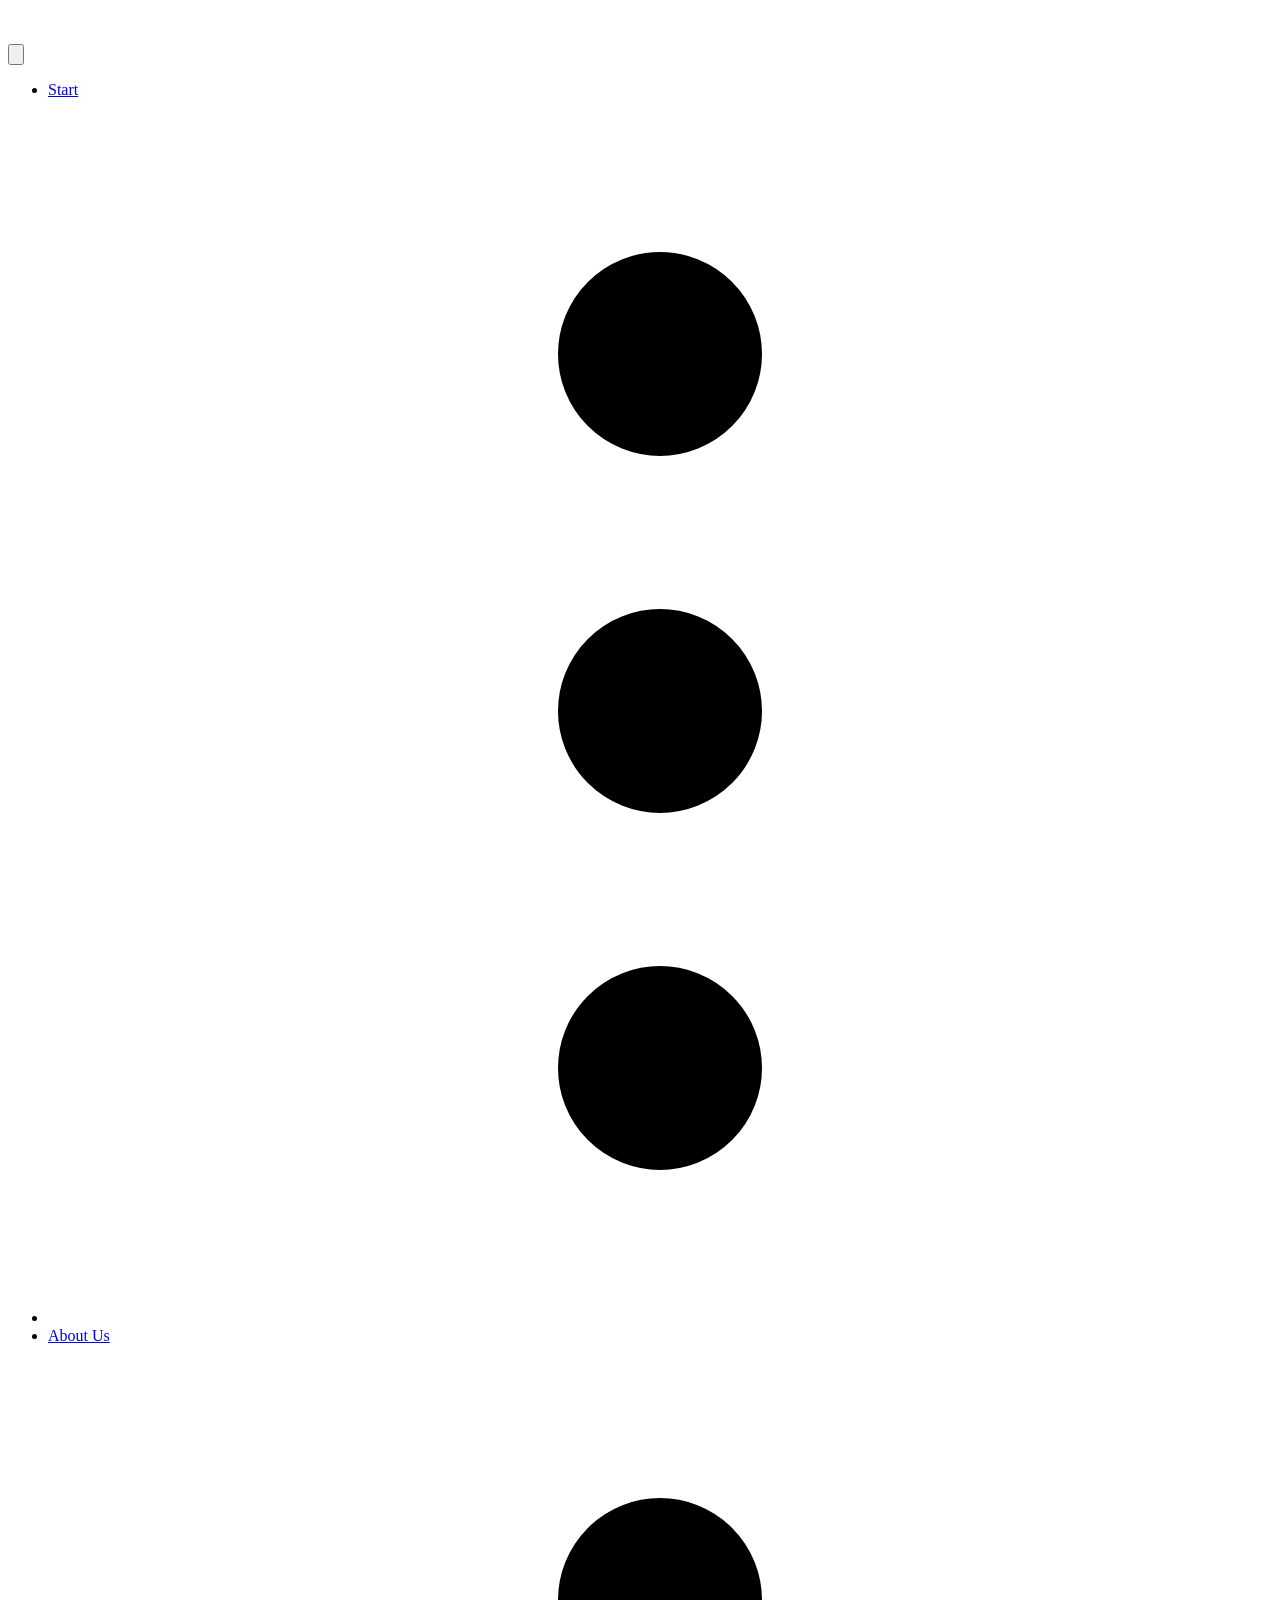
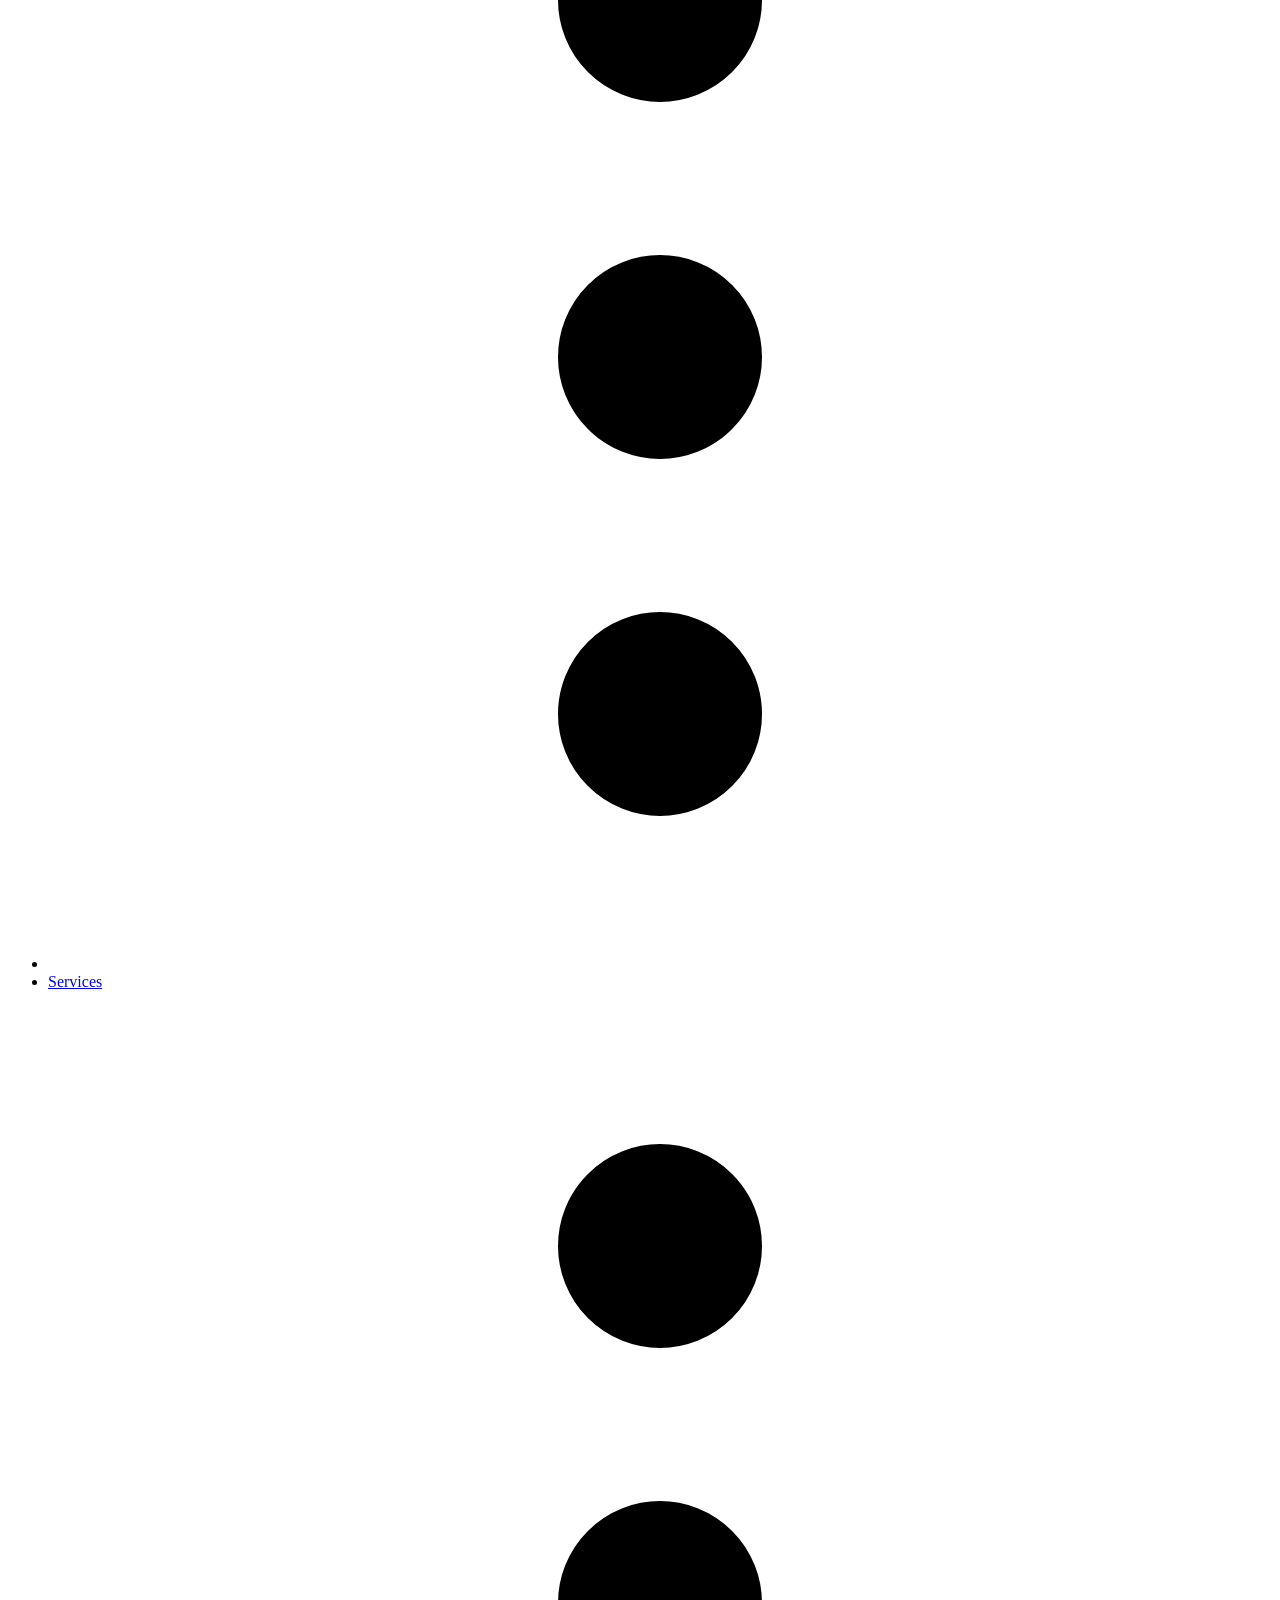
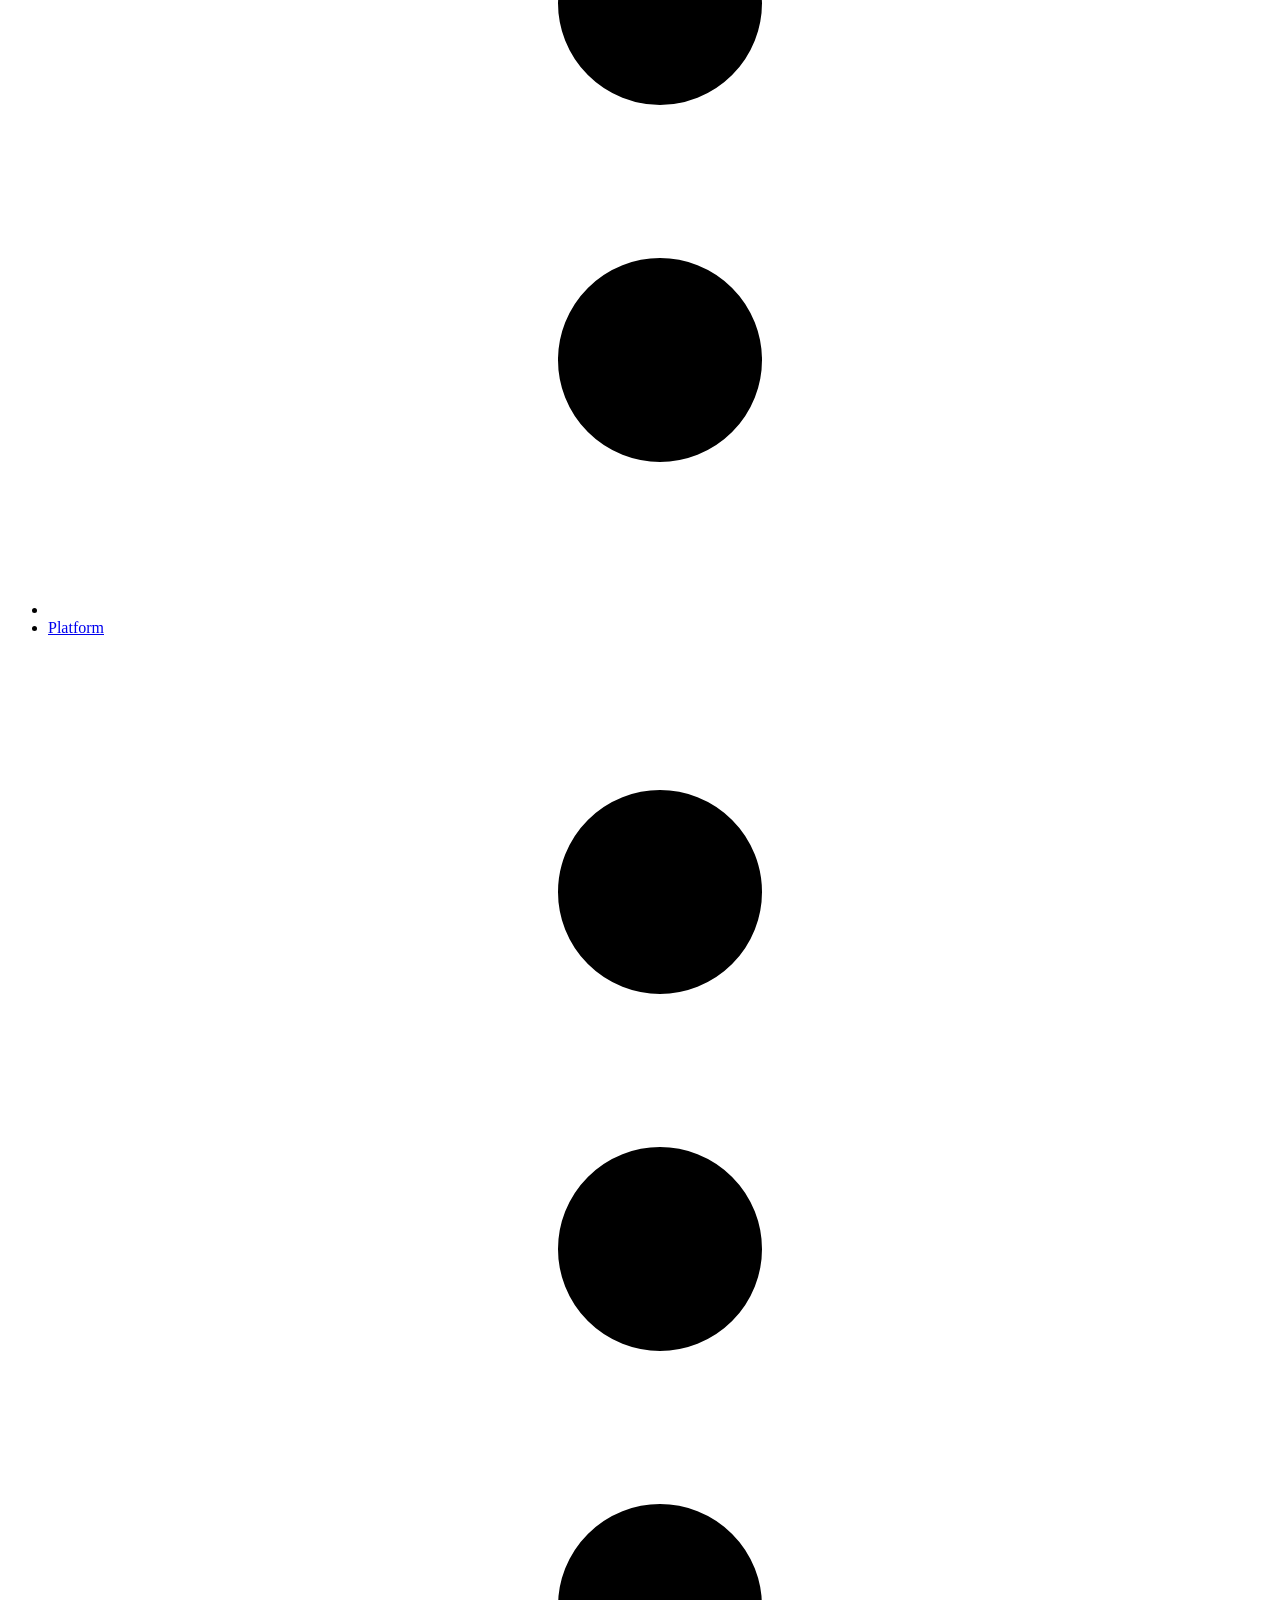
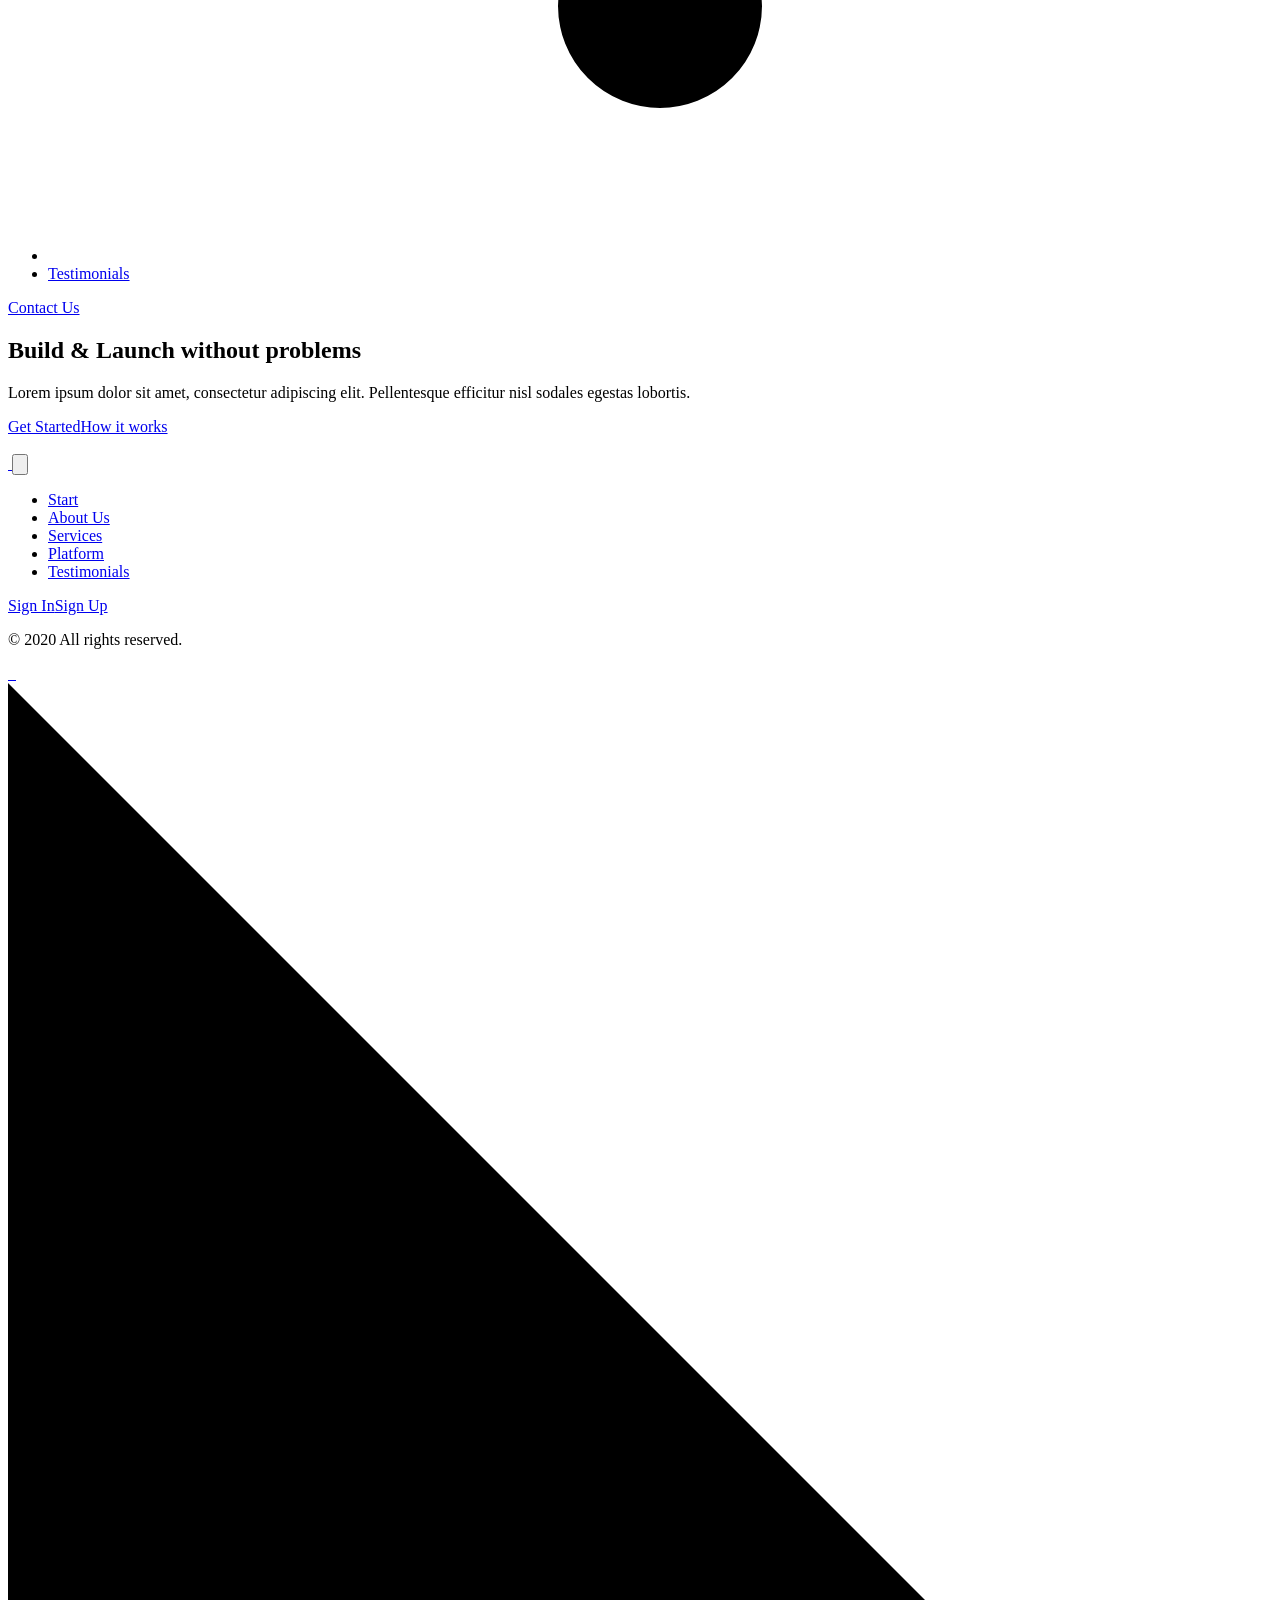
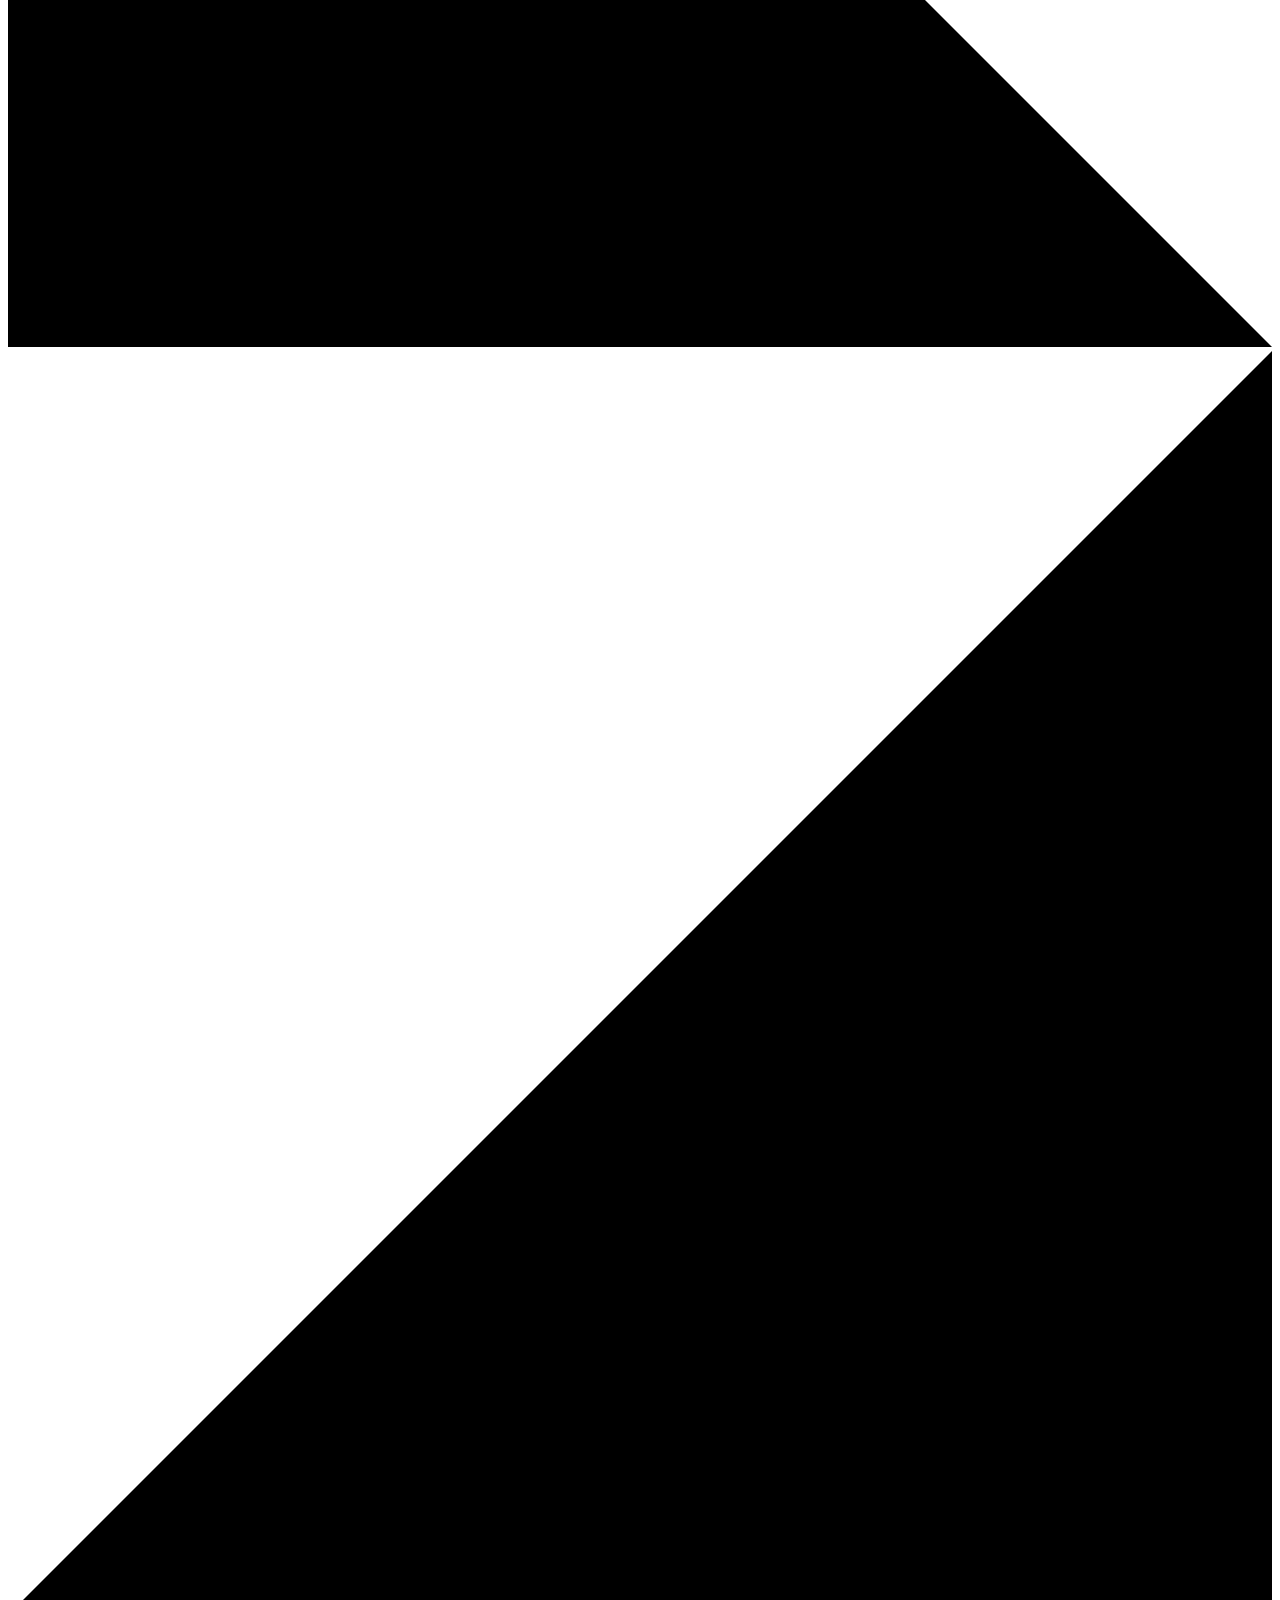
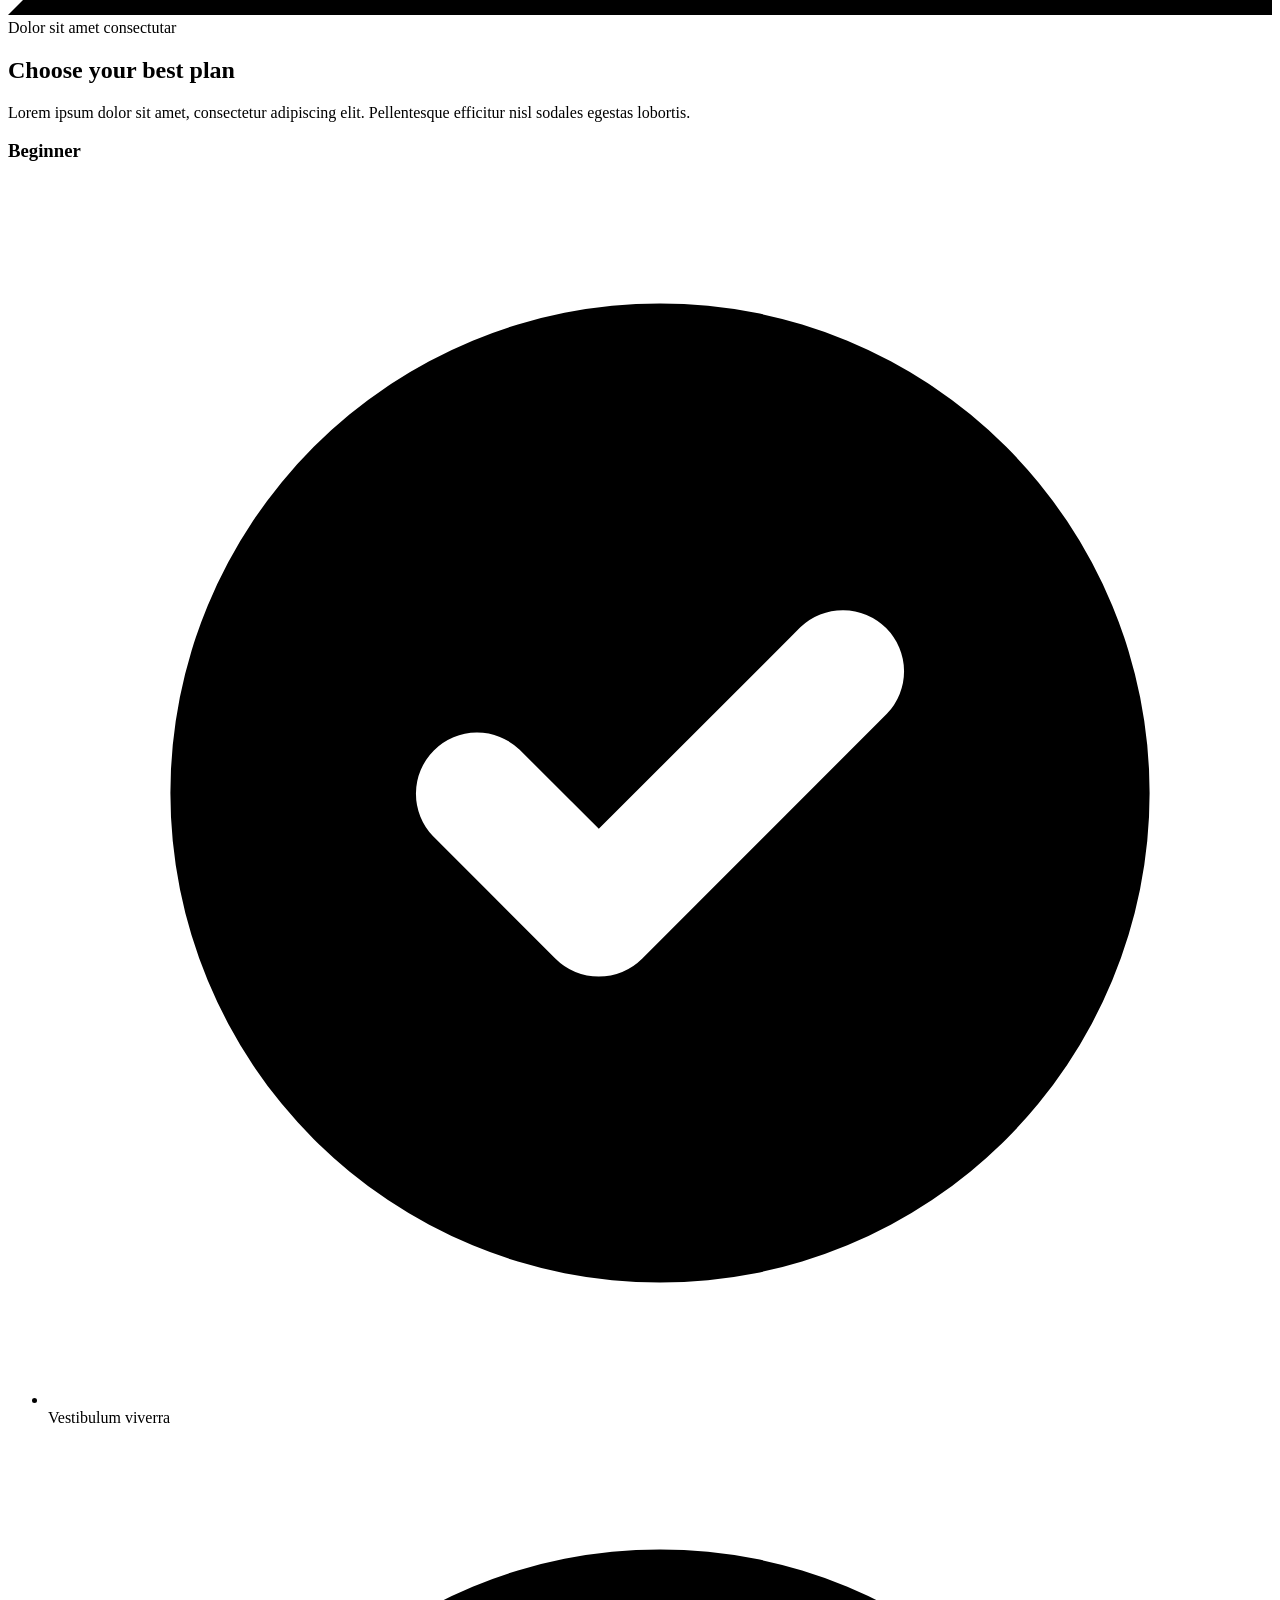
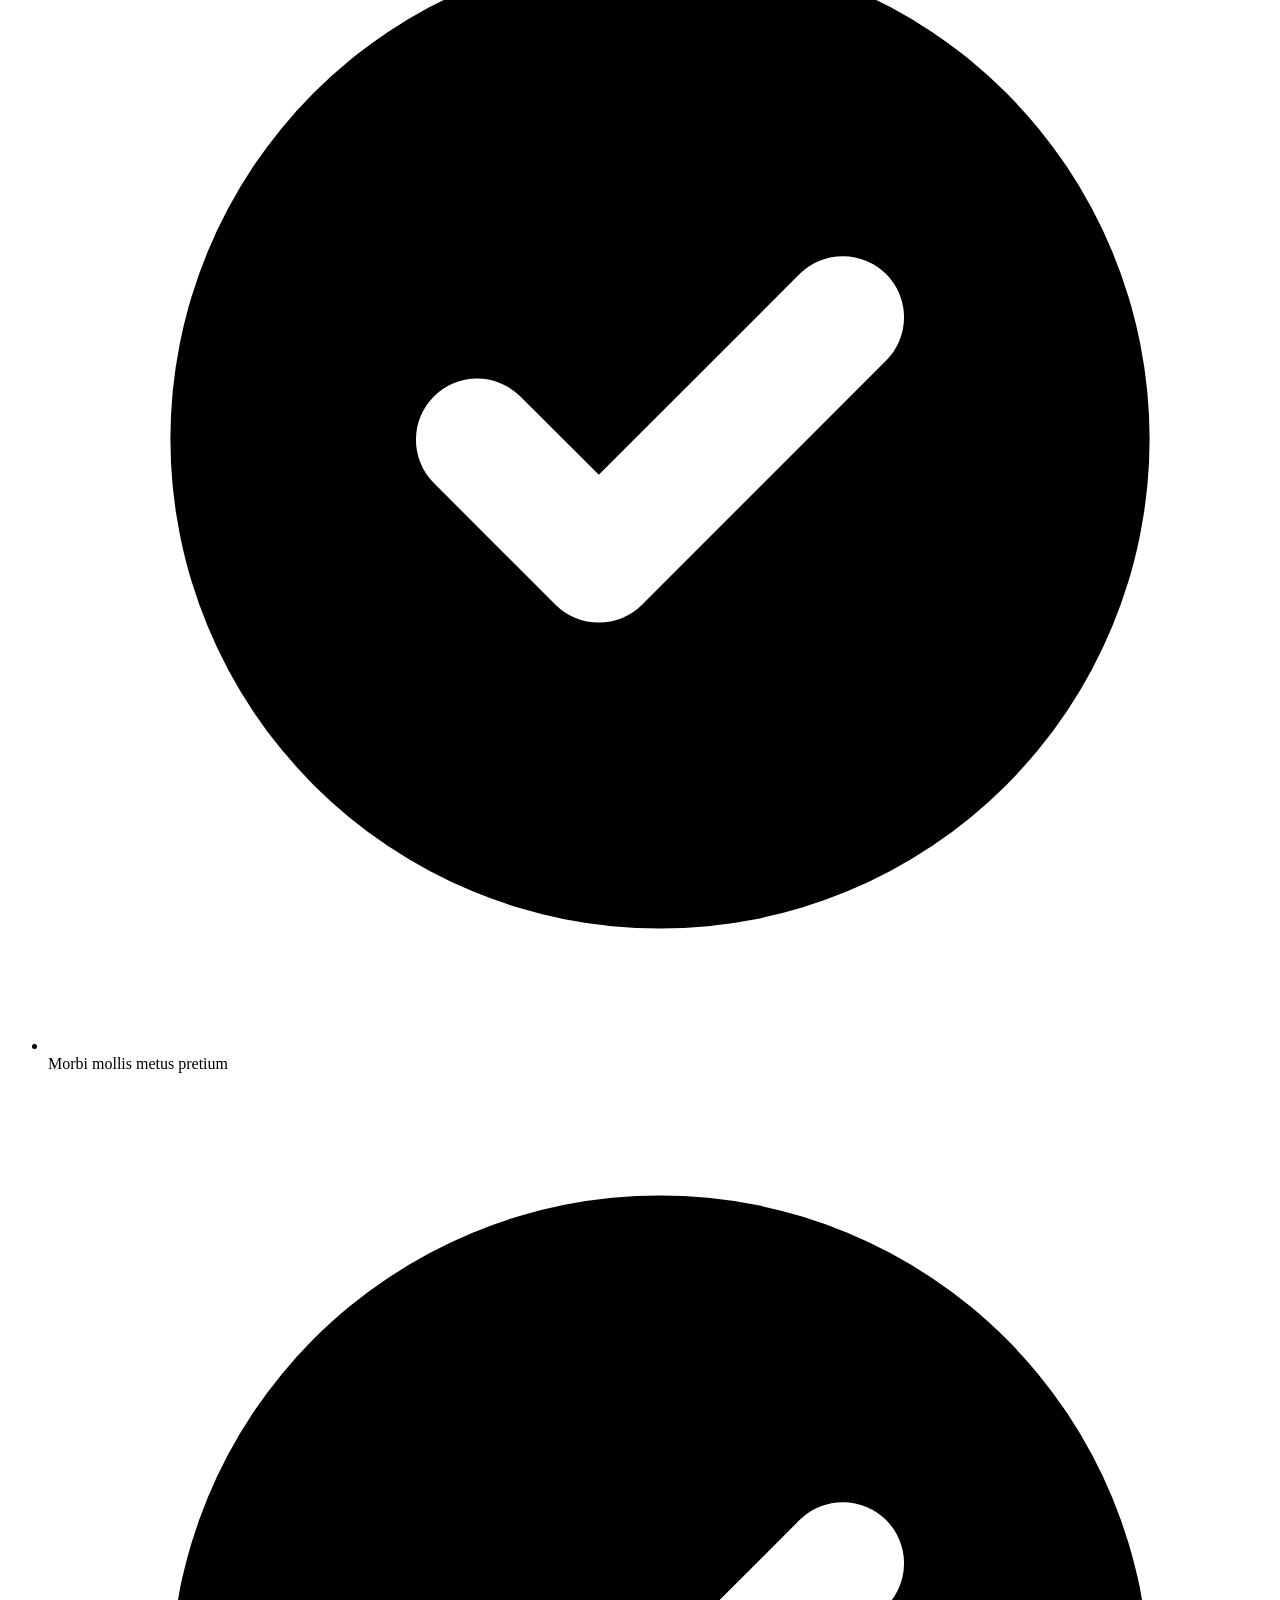
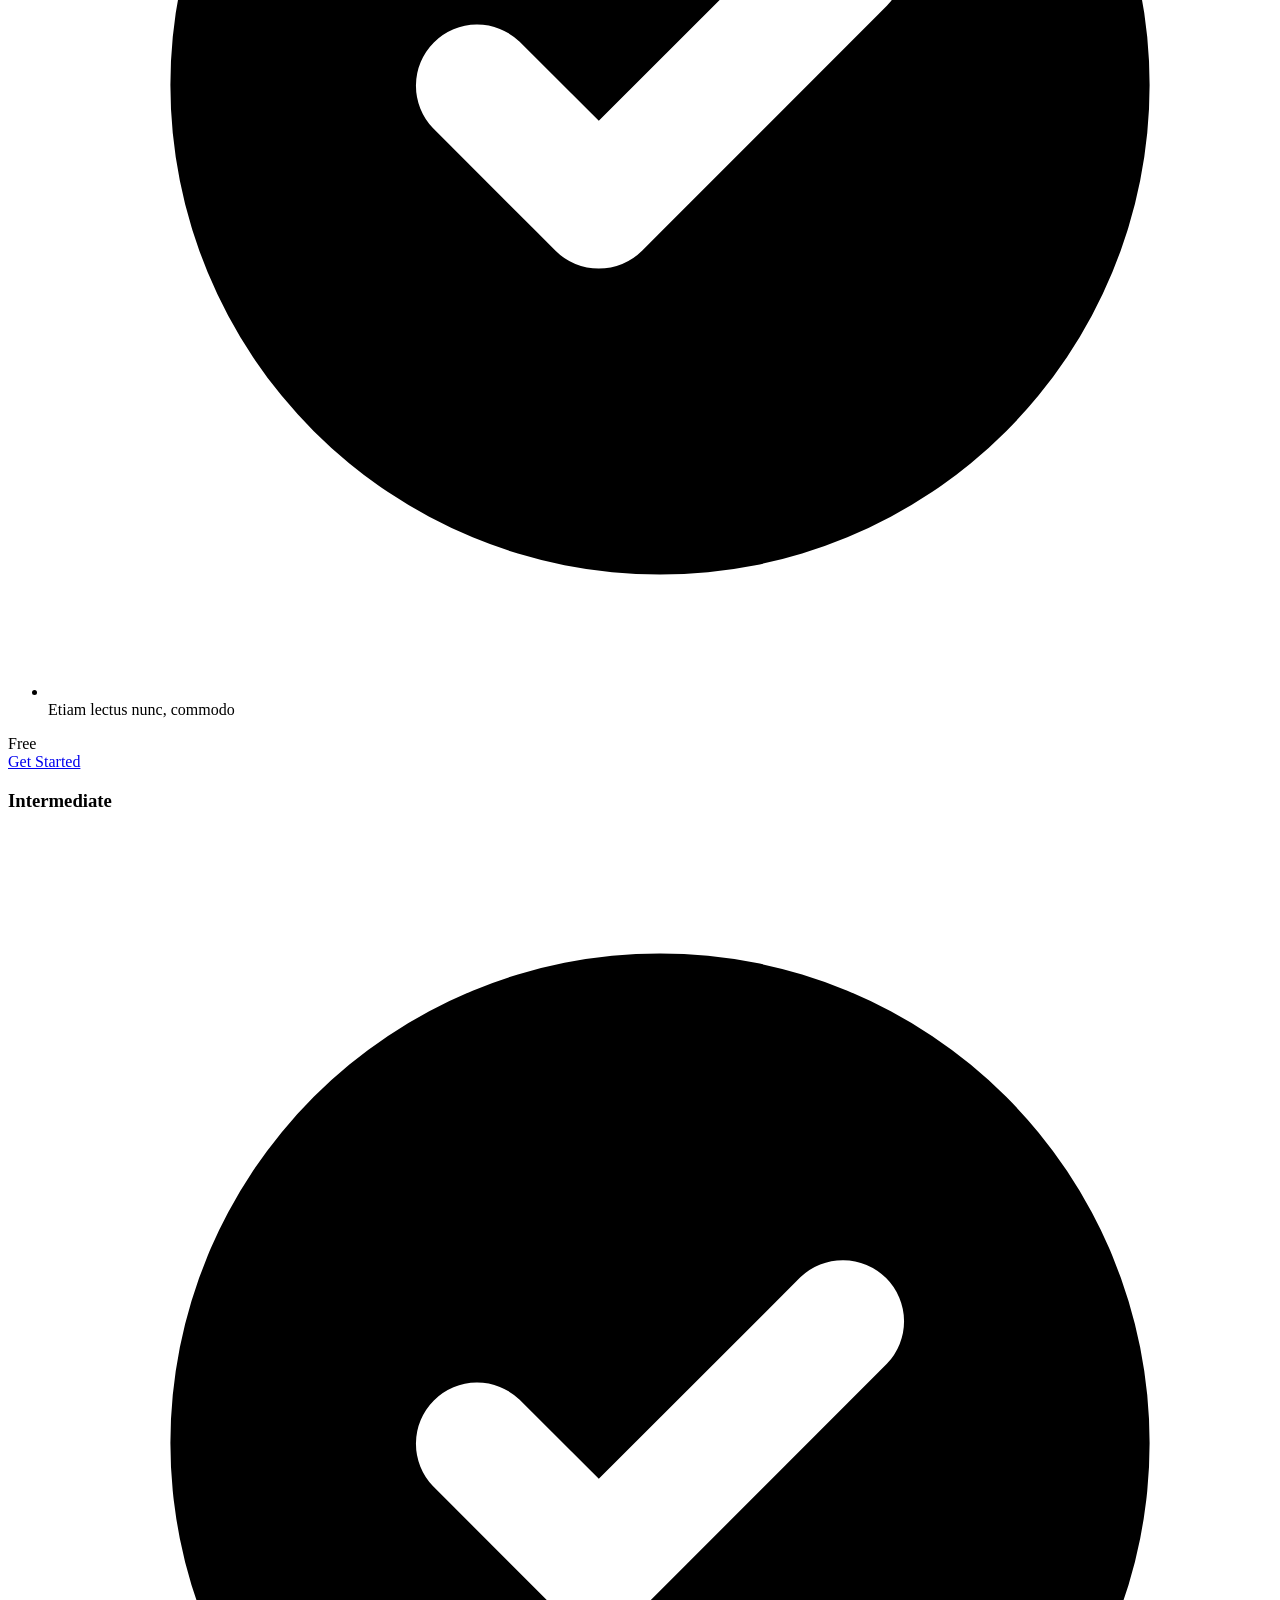
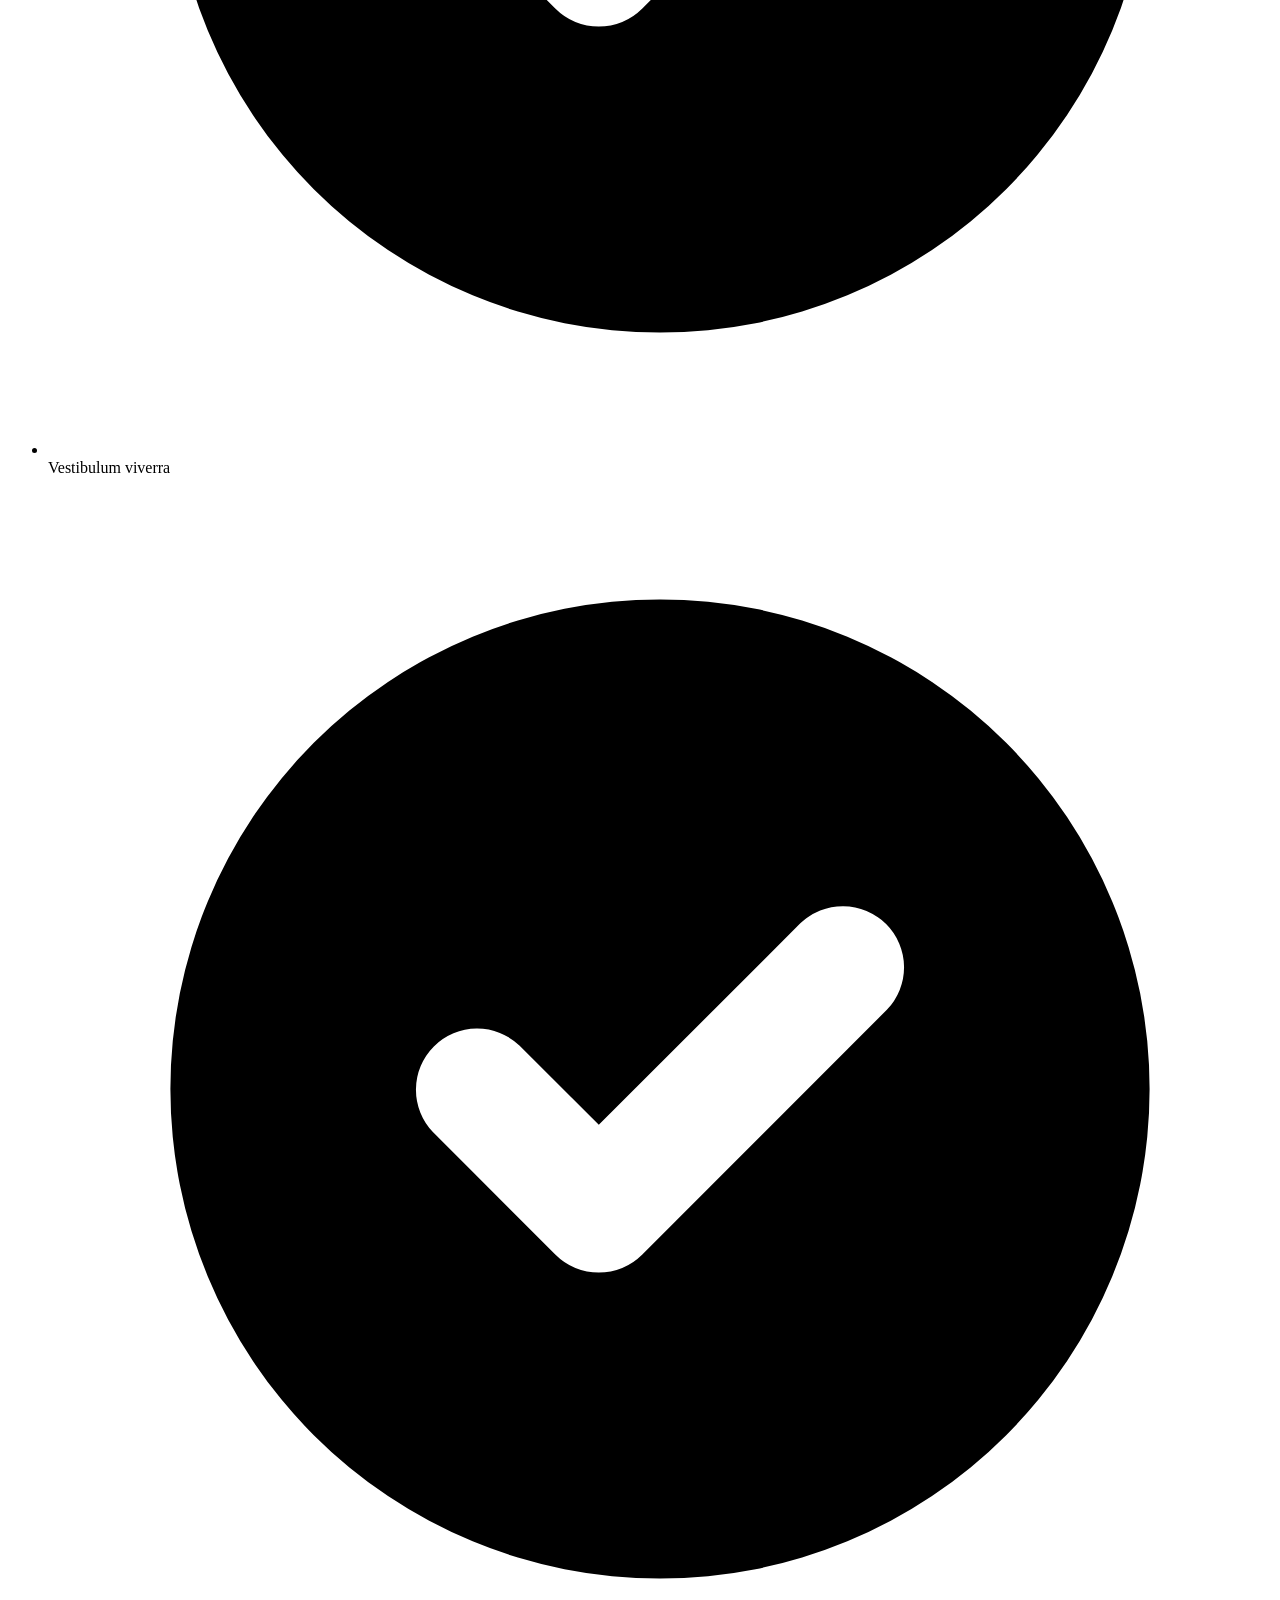
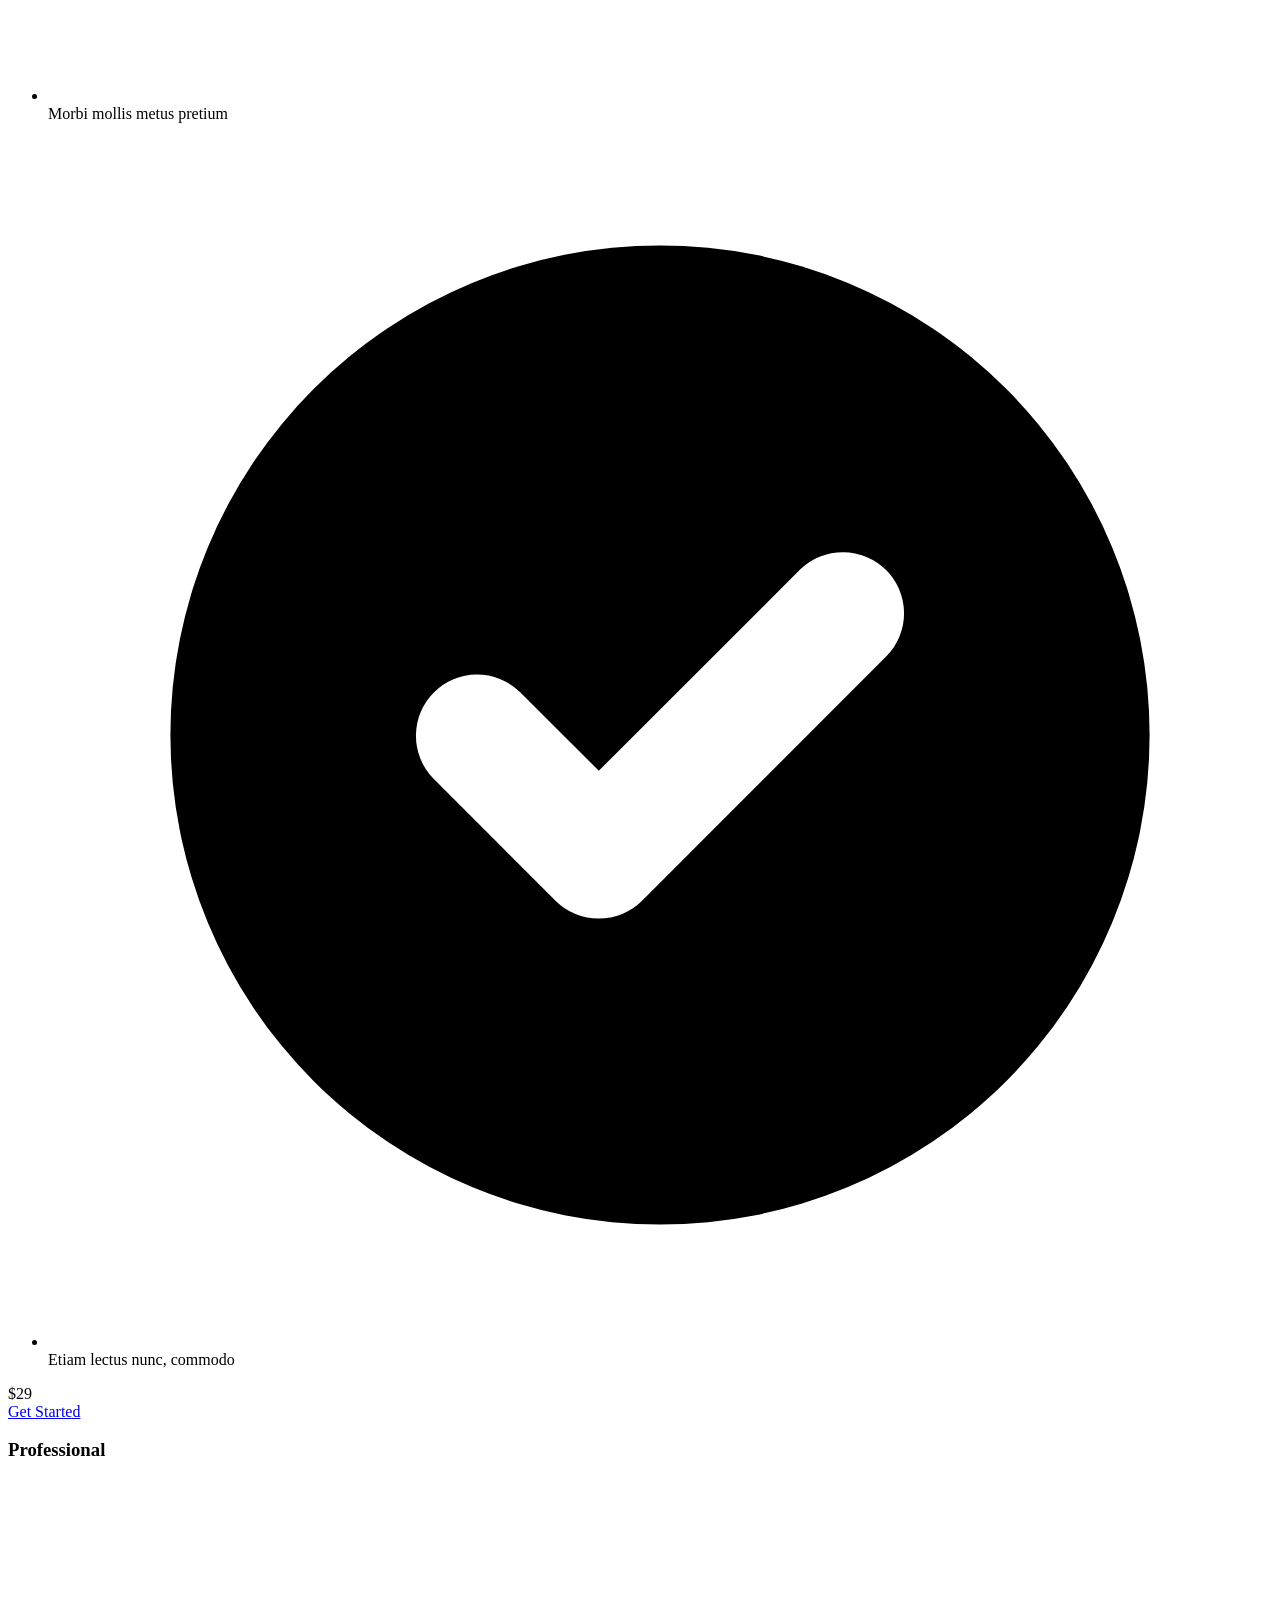
==== commit 836da75f: "shuffel" ====
--- a/index.html
+++ b/index.html
@@ -1,68 +1,307 @@
 <!DOCTYPE html>
 <html lang="en">
   <head>
-    <meta charset="UTF-8" />
-    <meta name="viewport" content="width=device-width, initial-scale=1.0" />
-    <meta http-equiv="X-UA-Compatible" content="ie=edge" />
-    <title>Tailwind CSS</title>
-    <meta name="author" content="name" />
-    <meta name="description" content="description here" />
-    <meta name="keywords" content="keywords,here" />
-    <link href="./output.css" rel="stylesheet">
-    <!--Replace with your tailwind.css once created-->
+    <title>Shuffel CDN</title>
+    <meta charset="utf-8">
+    <meta name="viewport" content="width=device-width, initial-scale=1, shrink-to-fit=no">
+    <meta name="description" content="">
+    <meta name="author" content="">
+    <link rel="stylesheet" href="https://fonts.googleapis.com/css2?family=DM+Sans:wght@400;500;700&display=swap">
+    <script src="https://cdn.tailwindcss.com"></script>
+    <link rel="icon" type="image/png" sizes="16x16" href="favicon-tailwind.png">
+    <script src="js/main.js"></script>
   </head>
+  <body class="antialiased bg-body text-body font-body">
+    <div class="">
+        
+      <section class="relative overflow-hidden">
+        <img class="hidden lg:block absolute inset-0 w-full" src="atis-assets/background/lines.svg" alt="">
+        <nav class="relative px-6 py-6 flex justify-between items-center bg-gray-50">
+          <a class="text-3xl font-bold leading-none" href="#">
+            <img class="h-12" src="atis-assets/logo/atis/atis-mono-black.svg" alt="" width="auto">
+          </a>
+          <div class="lg:hidden">
+            <button class="navbar-burger flex items-center text-gray-400 p-3">
+              <svg class="block h-4 w-4 fill-current" viewbox="0 0 20 20" xmlns="http://www.w3.org/2000/svg">
+                <title>Mobile menu</title>
+                <path d="M0 3h20v2H0V3zm0 6h20v2H0V9zm0 6h20v2H0v-2z"></path>
+              </svg>
+            </button>
+          </div>
+          <ul class="hidden absolute top-1/2 left-1/2 transform -translate-y-1/2 -translate-x-1/2 lg:flex lg:mx-auto lg:flex lg:items-center lg:w-auto lg:space-x-6">
+            <li><a class="text-sm text-gray-400 hover:text-gray-500" href="#">Start</a></li>
+            <li class="text-gray-800">
+              <svg class="w-4 h-4 current-fill" xmlns="http://www.w3.org/2000/svg" fill="none" viewbox="0 0 24 24" stroke="currentColor">
+                <path stroke-linecap="round" stroke-linejoin="round" stroke-width="2" d="M12 5v.01M12 12v.01M12 19v.01M12 6a1 1 0 110-2 1 1 0 010 2zm0 7a1 1 0 110-2 1 1 0 010 2zm0 7a1 1 0 110-2 1 1 0 010 2z"></path>
+              </svg>
+            </li>
+            <li><a class="text-sm text-green-600 font-bold" href="#">About Us</a></li>
+            <li class="text-gray-800">
+              <svg class="w-4 h-4 current-fill" xmlns="http://www.w3.org/2000/svg" fill="none" viewbox="0 0 24 24" stroke="currentColor">
+                <path stroke-linecap="round" stroke-linejoin="round" stroke-width="2" d="M12 5v.01M12 12v.01M12 19v.01M12 6a1 1 0 110-2 1 1 0 010 2zm0 7a1 1 0 110-2 1 1 0 010 2zm0 7a1 1 0 110-2 1 1 0 010 2z"></path>
+              </svg>
+            </li>
+            <li><a class="text-sm text-gray-400 hover:text-gray-500" href="#">Services</a></li>
+            <li class="text-gray-800">
+              <svg class="w-4 h-4 current-fill" xmlns="http://www.w3.org/2000/svg" fill="none" viewbox="0 0 24 24" stroke="currentColor">
+                <path stroke-linecap="round" stroke-linejoin="round" stroke-width="2" d="M12 5v.01M12 12v.01M12 19v.01M12 6a1 1 0 110-2 1 1 0 010 2zm0 7a1 1 0 110-2 1 1 0 010 2zm0 7a1 1 0 110-2 1 1 0 010 2z"></path>
+              </svg>
+            </li>
+            <li><a class="text-sm text-gray-400 hover:text-gray-500" href="#">Platform</a></li>
+            <li class="text-gray-800">
+              <svg class="w-4 h-4 current-fill" xmlns="http://www.w3.org/2000/svg" fill="none" viewbox="0 0 24 24" stroke="currentColor">
+                <path stroke-linecap="round" stroke-linejoin="round" stroke-width="2" d="M12 5v.01M12 12v.01M12 19v.01M12 6a1 1 0 110-2 1 1 0 010 2zm0 7a1 1 0 110-2 1 1 0 010 2zm0 7a1 1 0 110-2 1 1 0 010 2z"></path>
+              </svg>
+            </li>
+            <li><a class="text-sm text-gray-400 hover:text-gray-500" href="#">Testimonials</a></li>
+          </ul>
+          <a class="hidden lg:inline-block py-2 px-6 bg-white hover:bg-gray-50 text-sm text-green-600 font-bold rounded-l-xl rounded-t-xl transition duration-200" href="#">Contact Us</a>
+        </nav>
+        <div class="relative bg-gray-50 pt-12 lg:pt-20 pb-12 md:pb-24">
+          <div class="container mx-auto px-4">
+            <div class="flex flex-wrap -mx-4">
+              <div class="w-full lg:w-1/2 px-4 mb-12 md:mb-20 lg:mb-0 flex items-center">
+                <div class="w-full text-center lg:text-left">
+                  <div class="max-w-md mx-auto lg:mx-0">
+                    <h2 class="mb-3 text-4xl lg:text-5xl font-bold font-heading">
+                      <span>Build &amp; Launch without</span>
+                      <span class="text-green-600">problems</span>
+                    </h2>
+                  </div>
+                  <div class="max-w-sm mx-auto lg:mx-0">
+                    <p class="mb-6 text-gray-400 leading-loose">Lorem ipsum dolor sit amet, consectetur adipiscing elit. Pellentesque efficitur nisl sodales egestas lobortis.</p>
+                    <div><a class="inline-block mb-3 lg:mb-0 lg:mr-3 w-full lg:w-auto py-2 px-6 leading-loose bg-green-600 hover:bg-green-700 text-white font-semibold rounded-l-xl rounded-t-xl transition duration-200" href="#">Get Started</a><a class="inline-block w-full lg:w-auto py-2 px-6 leading-loose font-semibold bg-white hover:bg-gray-50 rounded-l-xl rounded-t-xl transition duration-200" href="#">How it works</a></div>
+                  </div>
+                </div>
+              </div>
+              <div class="w-full lg:w-1/2 px-4 flex items-center justify-center">
+                <div class="relative" style="z-index: 0;">
+                  <img class="h-128 w-full max-w-lg object-cover rounded-3xl md:rounded-br-none" src="https://images.unsplash.com/photo-1462826303086-329426d1aef5?ixlib=rb-1.2.1&amp;ixid=MXwxMjA3fDB8MHxwaG90by1wYWdlfHx8fGVufDB8fHw%3D&amp;auto=format&amp;fit=crop&amp;w=1050&amp;q=80" alt="">
+                  <img class="hidden md:block absolute" style="top:-2rem; right: 3rem; z-index: -1;" src="atis-assets/elements/green-dark-up.svg" alt="">
+                  <img class="hidden md:block absolute" style="bottom:-2rem; right: -2rem; z-index: -1;" src="atis-assets/elements/wing-green-down.svg" alt="">
+                  <img class="hidden md:block absolute" style="top:3rem; right: -3rem; z-index: -1;" src="atis-assets/elements/bullets-gray-right.svg" alt="">
+                  <img class="hidden md:block absolute" style="bottom:2.5rem; left: -4.5rem; z-index: -1;" src="atis-assets/elements/bullets-gray-left.svg" alt="">
+                </div>
+              </div>
+            </div>
+          </div>
+        </div>
+        <div class="hidden navbar-menu fixed top-0 left-0 bottom-0 w-5/6 max-w-sm z-50">
+          <div class="navbar-backdrop fixed inset-0 bg-gray-800 opacity-25"></div>
+          <nav class="relative flex flex-col py-6 px-6 h-full w-full bg-white border-r overflow-y-auto">
+            <div class="flex items-center mb-8">
+              <a class="mr-auto text-3xl font-bold leading-none" href="#">
+                <img class="h-10" src="atis-assets/logo/atis/atis-mono-black.svg" alt="" width="auto">
+              </a>
+              <button class="navbar-close">
+                <svg class="h-6 w-6 text-gray-400 cursor-pointer hover:text-gray-500" xmlns="http://www.w3.org/2000/svg" fill="none" viewbox="0 0 24 24" stroke="currentColor">
+                  <path stroke-linecap="round" stroke-linejoin="round" stroke-width="2" d="M6 18L18 6M6 6l12 12"></path>
+                </svg>
+              </button>
+            </div>
+            <div>
+              <ul>
+                <li class="mb-1"><a class="block p-4 text-sm font-semibold text-gray-400 hover:bg-green-50 hover:text-green-600 rounded" href="#">Start</a></li>
+                <li class="mb-1"><a class="block p-4 text-sm font-semibold text-gray-400 hover:bg-green-50 hover:text-green-600 rounded" href="#">About Us</a></li>
+                <li class="mb-1"><a class="block p-4 text-sm font-semibold text-gray-400 hover:bg-green-50 hover:text-green-600 rounded" href="#">Services</a></li>
+                <li class="mb-1"><a class="block p-4 text-sm font-semibold text-gray-400 hover:bg-green-50 hover:text-green-600 rounded" href="#">Platform</a></li>
+                <li class="mb-1"><a class="block p-4 text-sm font-semibold text-gray-400 hover:bg-green-50 hover:text-green-600 rounded" href="#">Testimonials</a></li>
+              </ul>
+            </div>
+            <div class="mt-auto">
+              <div class="pt-6"><a class="block px-4 py-3 mb-3 leading-loose text-xs text-center font-semibold leading-none bg-gray-50 hover:bg-gray-100 rounded-l-xl rounded-t-xl" href="#">Sign In</a><a class="block px-4 py-3 mb-2 leading-loose text-xs text-center text-white font-semibold bg-green-600 hover:bg-green-700 rounded-l-xl rounded-t-xl" href="#">Sign Up</a></div>
+              <p class="my-4 text-xs text-center text-gray-400">
+                <span>© 2020 All rights reserved.</span>
+              </p>
+              <div class="text-center">
+                <a class="inline-block px-1" href="#">
+                  <img src="atis-assets/social/facebook.svg" alt="">
+                </a>
+                <a class="inline-block px-1" href="#">
+                  <img src="atis-assets/social/twitter.svg" alt="">
+                </a>
+                <a class="inline-block px-1" href="#">
+                  <img src="atis-assets/social/instagram.svg" alt="">
+                </a>
+              </div>
+            </div>
+          </nav>
+        </div>
+      </section>
+        
+      <section>
+        <div class="skew skew-top mr-for-radius">
+          <svg class="h-8 md:h-12 lg:h-20 w-full text-gray-50" viewbox="0 0 10 10" preserveaspectratio="none">
+            <polygon fill="currentColor" points="0 0 10 10 0 10"></polygon>
+          </svg>
+        </div>
+        <div class="skew skew-top ml-for-radius">
+          <svg class="h-8 md:h-12 lg:h-20 w-full text-gray-50" viewbox="0 0 10 10" preserveaspectratio="none">
+            <polygon fill="currentColor" points="0 10 10 0 10 10"></polygon>
+          </svg>
+        </div>
+        <div class="py-20 bg-gray-50 radius-for-skewed">
+          <div class="container mx-auto px-4">
+            <div class="mb-16 w-full flex flex-wrap items-center">
+              <div class="w-full lg:w-1/2">
+                <span class="text-green-600 font-bold">Dolor sit amet consectutar</span>
+                <h2 class="mb-2 text-4xl lg:text-5xl font-bold font-heading">Choose your best plan</h2>
+              </div>
+              <div class="w-full lg:w-1/2">
+                <p class="max-w-xs lg:mx-auto text-gray-500 leading-loose">Lorem ipsum dolor sit amet, consectetur adipiscing elit. Pellentesque efficitur nisl sodales egestas lobortis.</p>
+              </div>
+            </div>
+            <div class="flex flex-wrap">
+              <div class="mb-8 w-full p-8 flex flex-wrap items-center bg-white rounded shadow">
+                <div class="w-full lg:w-1/5 px-3 self-start">
+                  <h3 class="mb-4 text-2xl font-bold font-heading">Beginner</h3>
+                </div>
+                <div class="w-full lg:w-2/5 px-3">
+                  <ul class="mb-4 text-gray-500">
+                    <li class="mb-4 flex">
+                      <svg class="mr-2 w-5 h-5 text-green-500" xmlns="http://www.w3.org/2000/svg" viewbox="0 0 20 20" fill="currentColor">
+                        <path fill-rule="evenodd" d="M10 18a8 8 0 100-16 8 8 0 000 16zm3.707-9.293a1 1 0 00-1.414-1.414L9 10.586 7.707 9.293a1 1 0 00-1.414 1.414l2 2a1 1 0 001.414 0l4-4z" clip-rule="evenodd"></path>
+                      </svg>
+                      <span>Vestibulum viverra</span>
+                    </li>
+                    <li class="mb-4 flex">
+                      <svg class="mr-2 w-5 h-5 text-green-500" xmlns="http://www.w3.org/2000/svg" viewbox="0 0 20 20" fill="currentColor">
+                        <path fill-rule="evenodd" d="M10 18a8 8 0 100-16 8 8 0 000 16zm3.707-9.293a1 1 0 00-1.414-1.414L9 10.586 7.707 9.293a1 1 0 00-1.414 1.414l2 2a1 1 0 001.414 0l4-4z" clip-rule="evenodd"></path>
+                      </svg>
+                      <span>Morbi mollis metus pretium</span>
+                    </li>
+                    <li class="flex">
+                      <svg class="mr-2 w-5 h-5 text-green-500" xmlns="http://www.w3.org/2000/svg" viewbox="0 0 20 20" fill="currentColor">
+                        <path fill-rule="evenodd" d="M10 18a8 8 0 100-16 8 8 0 000 16zm3.707-9.293a1 1 0 00-1.414-1.414L9 10.586 7.707 9.293a1 1 0 00-1.414 1.414l2 2a1 1 0 001.414 0l4-4z" clip-rule="evenodd"></path>
+                      </svg>
+                      <span>Etiam lectus nunc, commodo</span>
+                    </li>
+                  </ul>
+                </div>
+                <div class="w-full lg:w-1/5 px-3 lg:text-center">
+                  <span class="text-4xl font-bold">Free</span>
+                </div>
+                <div class="w-full lg:w-1/5 px-3"><a class="inline-block mt-4 lg:mt-0 py-2 px-6 rounded-l-xl rounded-t-xl bg-green-600 hover:bg-green-700 text-white font-bold leading-loose transition duration-200" href="#">Get Started</a></div>
+              </div>
+              <div class="mb-8 w-full p-8 flex flex-wrap items-center bg-white rounded shadow">
+                <div class="w-full lg:w-1/5 px-3 self-start">
+                  <h3 class="mb-4 text-2xl font-bold font-heading">Intermediate</h3>
+                </div>
+                <div class="w-full lg:w-2/5 px-3">
+                  <ul class="mb-4 text-gray-500">
+                    <li class="mb-4 flex">
+                      <svg class="mr-2 w-5 h-5 text-green-500" xmlns="http://www.w3.org/2000/svg" viewbox="0 0 20 20" fill="currentColor">
+                        <path fill-rule="evenodd" d="M10 18a8 8 0 100-16 8 8 0 000 16zm3.707-9.293a1 1 0 00-1.414-1.414L9 10.586 7.707 9.293a1 1 0 00-1.414 1.414l2 2a1 1 0 001.414 0l4-4z" clip-rule="evenodd"></path>
+                      </svg>
+                      <span>Vestibulum viverra</span>
+                    </li>
+                    <li class="mb-4 flex">
+                      <svg class="mr-2 w-5 h-5 text-green-500" xmlns="http://www.w3.org/2000/svg" viewbox="0 0 20 20" fill="currentColor">
+                        <path fill-rule="evenodd" d="M10 18a8 8 0 100-16 8 8 0 000 16zm3.707-9.293a1 1 0 00-1.414-1.414L9 10.586 7.707 9.293a1 1 0 00-1.414 1.414l2 2a1 1 0 001.414 0l4-4z" clip-rule="evenodd"></path>
+                      </svg>
+                      <span>Morbi mollis metus pretium</span>
+                    </li>
+                    <li class="flex">
+                      <svg class="mr-2 w-5 h-5 text-green-500" xmlns="http://www.w3.org/2000/svg" viewbox="0 0 20 20" fill="currentColor">
+                        <path fill-rule="evenodd" d="M10 18a8 8 0 100-16 8 8 0 000 16zm3.707-9.293a1 1 0 00-1.414-1.414L9 10.586 7.707 9.293a1 1 0 00-1.414 1.414l2 2a1 1 0 001.414 0l4-4z" clip-rule="evenodd"></path>
+                      </svg>
+                      <span>Etiam lectus nunc, commodo</span>
+                    </li>
+                  </ul>
+                </div>
+                <div class="w-full lg:w-1/5 px-3 lg:text-center">
+                  <span class="text-4xl font-bold">$29</span>
+                </div>
+                <div class="w-full lg:w-1/5 px-3"><a class="inline-block mt-4 lg:mt-0 py-2 px-6 rounded-l-xl rounded-t-xl bg-green-600 hover:bg-green-700 text-white font-bold leading-loose transition duration-200" href="#">Get Started</a></div>
+              </div>
+              <div class="w-full p-8 flex flex-wrap items-center bg-white rounded shadow">
+                <div class="w-full lg:w-1/5 px-3 self-start">
+                  <h3 class="mb-4 text-2xl font-bold font-heading">Professional</h3>
+                </div>
+                <div class="w-full lg:w-2/5 px-3">
+                  <ul class="mb-4 text-gray-500">
+                    <li class="mb-4 flex">
+                      <svg class="mr-2 w-5 h-5 text-green-500" xmlns="http://www.w3.org/2000/svg" viewbox="0 0 20 20" fill="currentColor">
+                        <path fill-rule="evenodd" d="M10 18a8 8 0 100-16 8 8 0 000 16zm3.707-9.293a1 1 0 00-1.414-1.414L9 10.586 7.707 9.293a1 1 0 00-1.414 1.414l2 2a1 1 0 001.414 0l4-4z" clip-rule="evenodd"></path>
+                      </svg>
+                      <span>Vestibulum viverra</span>
+                    </li>
+                    <li class="mb-4 flex">
+                      <svg class="mr-2 w-5 h-5 text-green-500" xmlns="http://www.w3.org/2000/svg" viewbox="0 0 20 20" fill="currentColor">
+                        <path fill-rule="evenodd" d="M10 18a8 8 0 100-16 8 8 0 000 16zm3.707-9.293a1 1 0 00-1.414-1.414L9 10.586 7.707 9.293a1 1 0 00-1.414 1.414l2 2a1 1 0 001.414 0l4-4z" clip-rule="evenodd"></path>
+                      </svg>
+                      <span>Morbi mollis metus pretium</span>
+                    </li>
+                    <li class="flex">
+                      <svg class="mr-2 w-5 h-5 text-green-500" xmlns="http://www.w3.org/2000/svg" viewbox="0 0 20 20" fill="currentColor">
+                        <path fill-rule="evenodd" d="M10 18a8 8 0 100-16 8 8 0 000 16zm3.707-9.293a1 1 0 00-1.414-1.414L9 10.586 7.707 9.293a1 1 0 00-1.414 1.414l2 2a1 1 0 001.414 0l4-4z" clip-rule="evenodd"></path>
+                      </svg>
+                      <span>Etiam lectus nunc, commodo</span>
+                    </li>
+                  </ul>
+                </div>
+                <div class="w-full lg:w-1/5 px-3 lg:text-center">
+                  <span class="text-4xl font-bold">$49</span>
+                </div>
+                <div class="w-full lg:w-1/5 px-3"><a class="inline-block mt-4 lg:mt-0 py-2 px-6 rounded-l-xl rounded-t-xl bg-green-600 hover:bg-green-700 text-white font-bold leading-loose transition duration-200" href="#">Get Started</a></div>
+              </div>
+            </div>
+          </div>
+        </div>
+        <div class="skew skew-bottom mr-for-radius">
+          <svg class="h-8 md:h-12 lg:h-20 w-full text-gray-50" viewbox="0 0 10 10" preserveaspectratio="none">
+            <polygon fill="currentColor" points="0 0 10 0 0 10"></polygon>
+          </svg>
+        </div>
+        <div class="skew skew-bottom ml-for-radius">
+          <svg class="h-8 md:h-12 lg:h-20 w-full text-gray-50" viewbox="0 0 10 10" preserveaspectratio="none">
+            <polygon fill="currentColor" points="0 0 10 0 10 10"></polygon>
+          </svg>
+        </div>
+      </section>
+        
+      <section>
+        <div class="skew skew-top mr-for-radius">
+          <svg class="h-8 md:h-12 lg:h-20 w-full text-gray-50" viewbox="0 0 10 10" preserveaspectratio="none">
+            <polygon fill="currentColor" points="0 0 10 10 0 10"></polygon>
+          </svg>
+        </div>
+        <div class="skew skew-top ml-for-radius">
+          <svg class="h-8 md:h-12 lg:h-20 w-full text-gray-50" viewbox="0 0 10 10" preserveaspectratio="none">
+            <polygon fill="currentColor" points="0 10 10 0 10 10"></polygon>
+          </svg>
+        </div>
+        <div class="py-20 bg-gray-50 radius-for-skewed">
+          <div class="max-w-md mx-auto text-center">
+            <a class="inline-block mb-6 mx-auto text-3xl font-bold leading-none" href="#">
+              <img class="h-12" src="atis-assets/logo/atis/atis-mono-black.svg" alt="" width="auto">
+            </a>
+            <p class="mb-6 text-sm font-semibold text-gray-400">© 2021. All rights reserved.</p>
+            <div class="flex space-x-2 lg:space-x-4 justify-center">
+              <a href="#">
+                <img src="atis-assets/social/facebook.svg" alt="">
+              </a>
+              <a href="#">
+                <img src="atis-assets/social/twitter.svg" alt="">
+              </a>
+              <a href="#">
+                <img src="atis-assets/social/instagram.svg" alt="">
+              </a>
+            </div>
+          </div>
+        </div>
+        <div class="skew skew-bottom mr-for-radius">
+          <svg class="h-8 md:h-12 lg:h-20 w-full text-gray-50" viewbox="0 0 10 10" preserveaspectratio="none">
+            <polygon fill="currentColor" points="0 0 10 0 0 10"></polygon>
+          </svg>
+        </div>
+        <div class="skew skew-bottom ml-for-radius">
+          <svg class="h-8 md:h-12 lg:h-20 w-full text-gray-50" viewbox="0 0 10 10" preserveaspectratio="none">
+            <polygon fill="currentColor" points="0 0 10 0 10 10"></polygon>
+          </svg>
+        </div>
+      </section>
+    </div>
+  </body>
+</html>
 
-  <div class="relative flex min-h-screen flex-col justify-center overflow-hidden bg-gray-50 py-6 sm:py-12">
-    <img src="/assets/logo/logo.svg" alt="" class="absolute top-1/2 left-1/2 max-w-none -translate-x-1/2 -translate-y-1/2" width="1308" />
-    <div class="absolute inset-0 bg-[url(/img/grid.svg)] bg-center [mask-image:linear-gradient(180deg,white,rgba(255,255,255,0))]"></div>
-    <div class="relative bg-white px-6 pt-10 pb-8 shadow-xl ring-1 ring-gray-900/5 sm:mx-auto sm:max-w-lg sm:rounded-lg sm:px-10">
-      <div class="mx-auto max-w-md">
-        <img src="/assets/logo/logo.svg" class="h-6" alt="Tailwind Play" />
-        <div class="divide-y divide-gray-300/50">
-          <div class="space-y-6 py-8 text-base leading-7 text-gray-600">
-            <p>An advanced online playground for Tailwind CSS, including support for things like:</p>
-            <ul class="space-y-4">
-              <li class="flex items-center">
-                <svg class="h-6 w-6 flex-none fill-sky-100 stroke-sky-500 stroke-2" stroke-linecap="round" stroke-linejoin="round">
-                  <circle cx="12" cy="12" r="11" />
-                  <path d="m8 13 2.165 2.165a1 1 0 0 0 1.521-.126L16 9" fill="none" />
-                </svg>
-                <p class="ml-4">
-                  Customizing your
-                  <code class="text-sm font-bold text-gray-900">tailwind.config.js</code> file
-                </p>
-              </li>
-              <li class="flex items-center">
-                <svg class="h-6 w-6 flex-none fill-sky-100 stroke-sky-500 stroke-2" stroke-linecap="round" stroke-linejoin="round">
-                  <circle cx="12" cy="12" r="11" />
-                  <path d="m8 13 2.165 2.165a1 1 0 0 0 1.521-.126L16 9" fill="none" />
-                </svg>
-                <p class="ml-4">
-                  Extracting classes with
-                  <code class="text-sm font-bold text-gray-900">@apply</code>
-                </p>
-              </li>
-              <li class="flex items-center">
-                <svg class="h-6 w-6 flex-none fill-sky-100 stroke-sky-500 stroke-2" stroke-linecap="round" stroke-linejoin="round">
-                  <circle cx="12" cy="12" r="11" />
-                  <path d="m8 13 2.165 2.165a1 1 0 0 0 1.521-.126L16 9" fill="none" />
-                </svg>
-                <p class="ml-4">Code completion with instant preview</p>
-              </li>
-            </ul>
-            <p>Perfect for learning how the framework works, prototyping a new idea, or creating a demo to share online.</p>
-          </div>
-          <div class="pt-8 text-base font-semibold leading-7">
-            <p class="text-gray-900">Want to dig deeper into Tailwind?</p>
-            <p>
-              <a href="https://tailwindcss.com/docs" class="text-sky-500 hover:text-sky-600">Read the docs &rarr;</a>
-            </p>
-          </div>
-        </div>
-      </div>
-    </div>
-  </div>
-  
-
-
-</html>
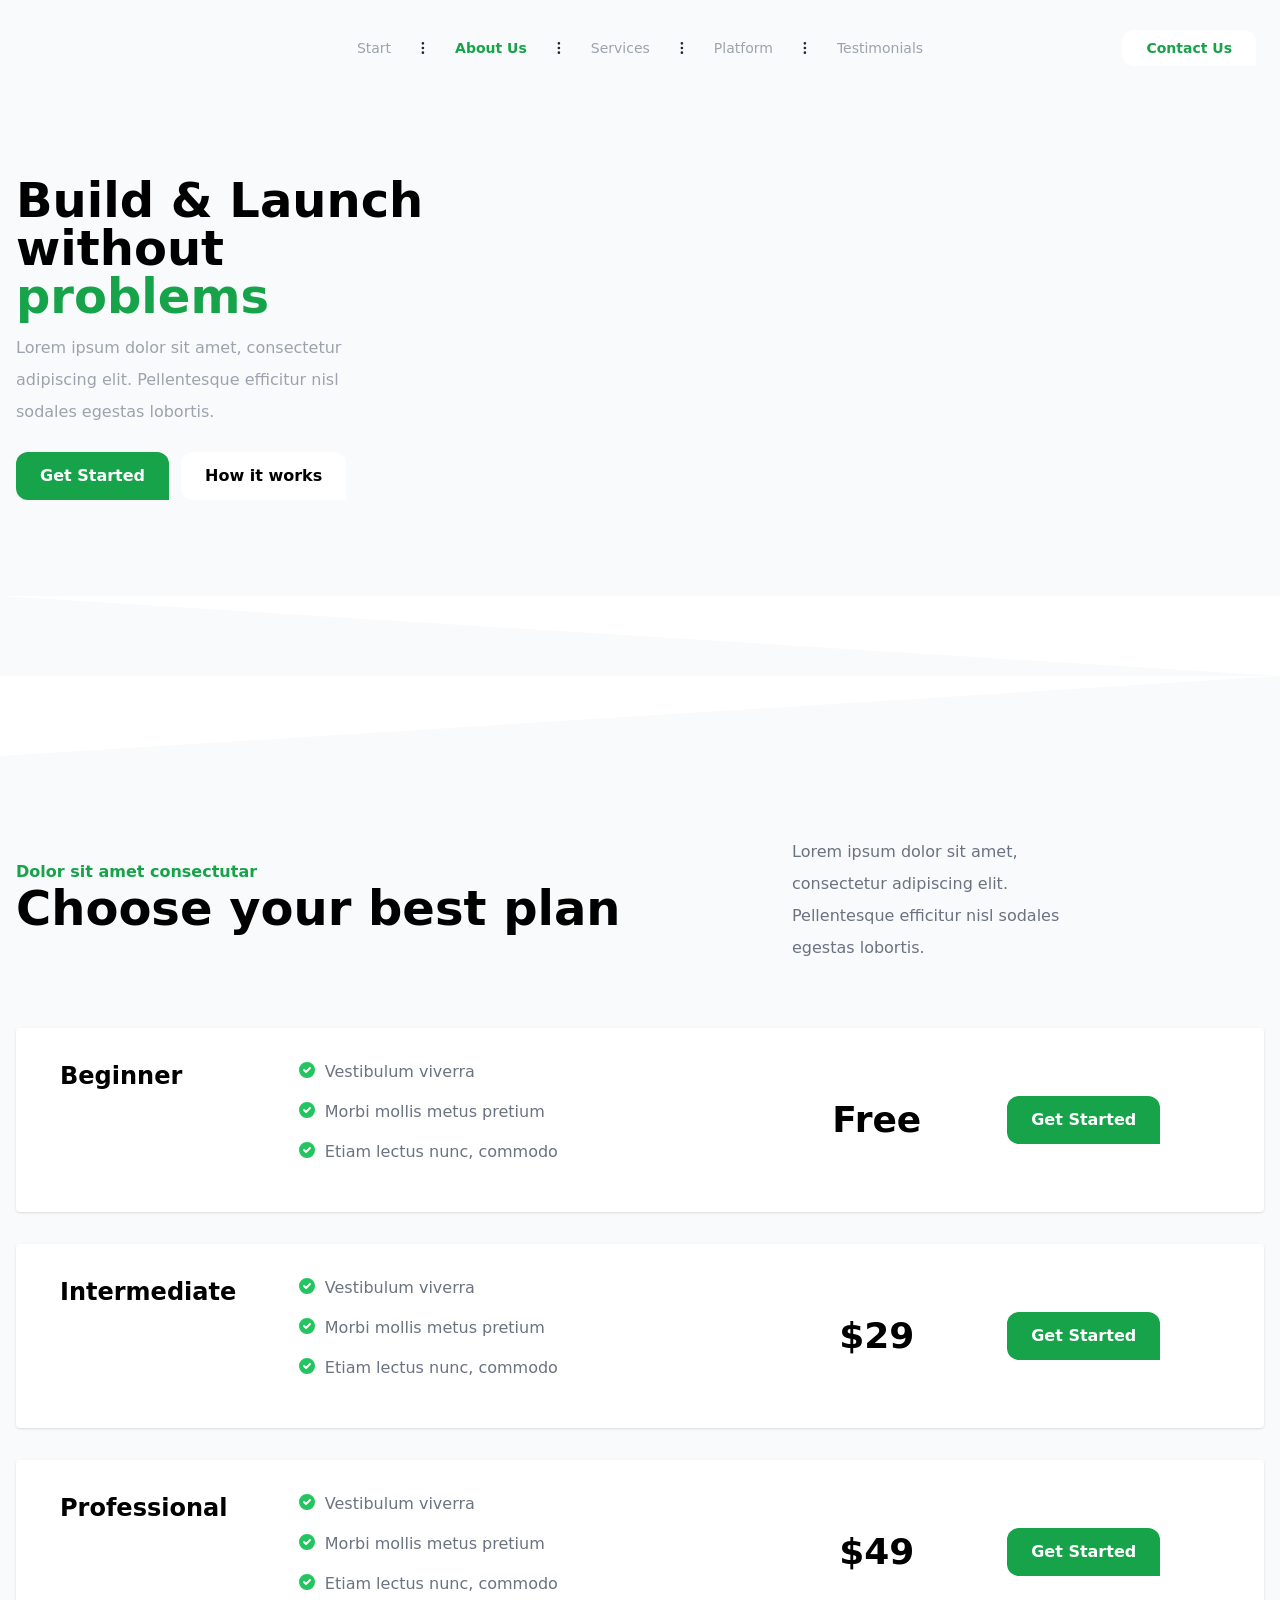
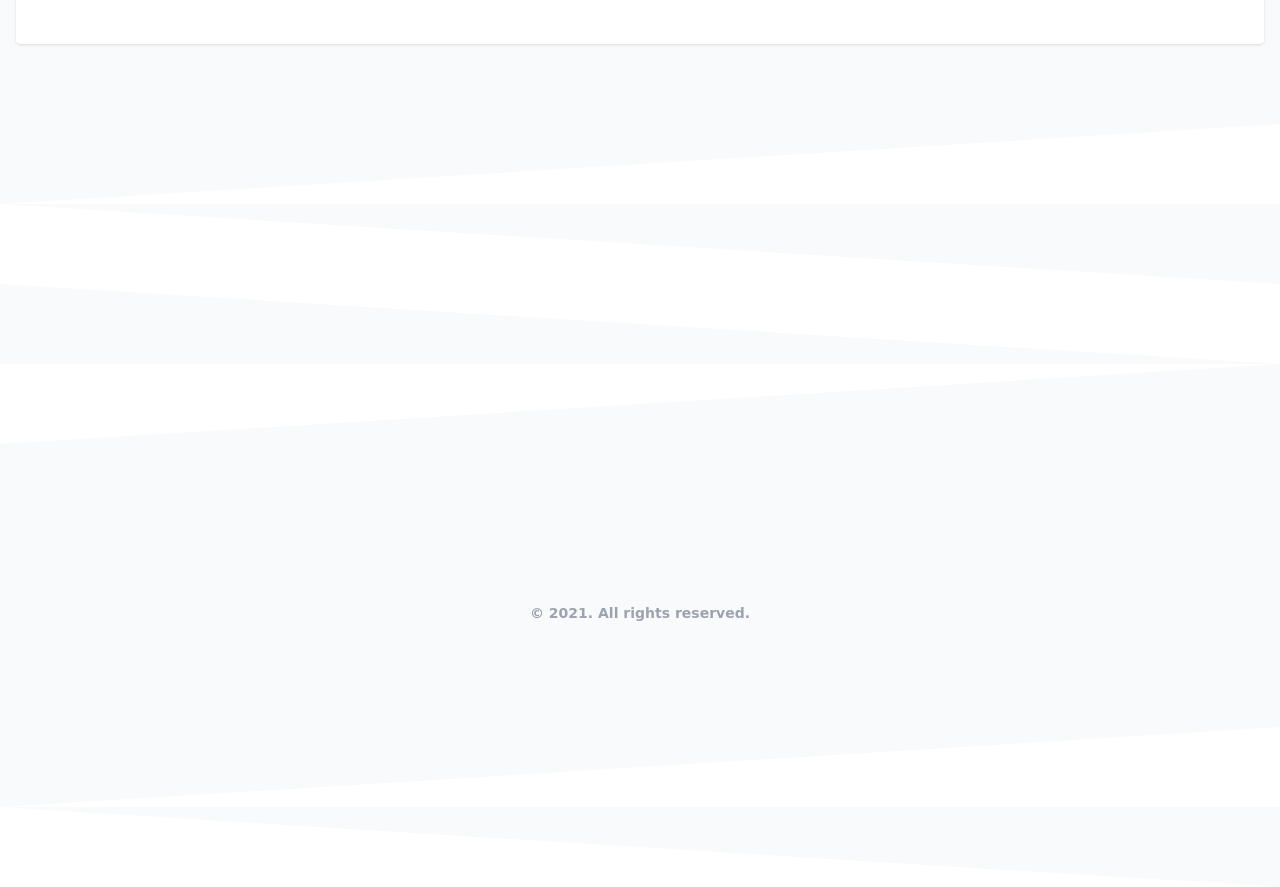
==== commit 92988f83: "css" ====
--- a/index.html
+++ b/index.html
@@ -1,13 +1,13 @@
 <!DOCTYPE html>
 <html lang="en">
   <head>
-    <title>Shuffel CDN</title>
+    <title>Shuffel CSS</title>
     <meta charset="utf-8">
     <meta name="viewport" content="width=device-width, initial-scale=1, shrink-to-fit=no">
     <meta name="description" content="">
     <meta name="author" content="">
     <link rel="stylesheet" href="https://fonts.googleapis.com/css2?family=DM+Sans:wght@400;500;700&display=swap">
-    <script src="https://cdn.tailwindcss.com"></script>
+    <link href="./output.css" rel="stylesheet">
     <link rel="icon" type="image/png" sizes="16x16" href="favicon-tailwind.png">
     <script src="js/main.js"></script>
   </head>
--- a/output.css
+++ b/output.css
@@ -0,0 +1,1750 @@
+/*
+! tailwindcss v3.1.6 | MIT License | https://tailwindcss.com
+*/
+
+/*
+1. Prevent padding and border from affecting element width. (https://github.com/mozdevs/cssremedy/issues/4)
+2. Allow adding a border to an element by just adding a border-width. (https://github.com/tailwindcss/tailwindcss/pull/116)
+*/
+
+*,
+::before,
+::after {
+  box-sizing: border-box;
+  /* 1 */
+  border-width: 0;
+  /* 2 */
+  border-style: solid;
+  /* 2 */
+  border-color: #e5e7eb;
+  /* 2 */
+}
+
+::before,
+::after {
+  --tw-content: '';
+}
+
+/*
+1. Use a consistent sensible line-height in all browsers.
+2. Prevent adjustments of font size after orientation changes in iOS.
+3. Use a more readable tab size.
+4. Use the user's configured `sans` font-family by default.
+*/
+
+html {
+  line-height: 1.5;
+  /* 1 */
+  -webkit-text-size-adjust: 100%;
+  /* 2 */
+  -moz-tab-size: 4;
+  /* 3 */
+  -o-tab-size: 4;
+     tab-size: 4;
+  /* 3 */
+  font-family: ui-sans-serif, system-ui, -apple-system, BlinkMacSystemFont, "Segoe UI", Roboto, "Helvetica Neue", Arial, "Noto Sans", sans-serif, "Apple Color Emoji", "Segoe UI Emoji", "Segoe UI Symbol", "Noto Color Emoji";
+  /* 4 */
+}
+
+/*
+1. Remove the margin in all browsers.
+2. Inherit line-height from `html` so users can set them as a class directly on the `html` element.
+*/
+
+body {
+  margin: 0;
+  /* 1 */
+  line-height: inherit;
+  /* 2 */
+}
+
+/*
+1. Add the correct height in Firefox.
+2. Correct the inheritance of border color in Firefox. (https://bugzilla.mozilla.org/show_bug.cgi?id=190655)
+3. Ensure horizontal rules are visible by default.
+*/
+
+hr {
+  height: 0;
+  /* 1 */
+  color: inherit;
+  /* 2 */
+  border-top-width: 1px;
+  /* 3 */
+}
+
+/*
+Add the correct text decoration in Chrome, Edge, and Safari.
+*/
+
+abbr:where([title]) {
+  -webkit-text-decoration: underline dotted;
+          text-decoration: underline dotted;
+}
+
+/*
+Remove the default font size and weight for headings.
+*/
+
+h1,
+h2,
+h3,
+h4,
+h5,
+h6 {
+  font-size: inherit;
+  font-weight: inherit;
+}
+
+/*
+Reset links to optimize for opt-in styling instead of opt-out.
+*/
+
+a {
+  color: inherit;
+  text-decoration: inherit;
+}
+
+/*
+Add the correct font weight in Edge and Safari.
+*/
+
+b,
+strong {
+  font-weight: bolder;
+}
+
+/*
+1. Use the user's configured `mono` font family by default.
+2. Correct the odd `em` font sizing in all browsers.
+*/
+
+code,
+kbd,
+samp,
+pre {
+  font-family: ui-monospace, SFMono-Regular, Menlo, Monaco, Consolas, "Liberation Mono", "Courier New", monospace;
+  /* 1 */
+  font-size: 1em;
+  /* 2 */
+}
+
+/*
+Add the correct font size in all browsers.
+*/
+
+small {
+  font-size: 80%;
+}
+
+/*
+Prevent `sub` and `sup` elements from affecting the line height in all browsers.
+*/
+
+sub,
+sup {
+  font-size: 75%;
+  line-height: 0;
+  position: relative;
+  vertical-align: baseline;
+}
+
+sub {
+  bottom: -0.25em;
+}
+
+sup {
+  top: -0.5em;
+}
+
+/*
+1. Remove text indentation from table contents in Chrome and Safari. (https://bugs.chromium.org/p/chromium/issues/detail?id=999088, https://bugs.webkit.org/show_bug.cgi?id=201297)
+2. Correct table border color inheritance in all Chrome and Safari. (https://bugs.chromium.org/p/chromium/issues/detail?id=935729, https://bugs.webkit.org/show_bug.cgi?id=195016)
+3. Remove gaps between table borders by default.
+*/
+
+table {
+  text-indent: 0;
+  /* 1 */
+  border-color: inherit;
+  /* 2 */
+  border-collapse: collapse;
+  /* 3 */
+}
+
+/*
+1. Change the font styles in all browsers.
+2. Remove the margin in Firefox and Safari.
+3. Remove default padding in all browsers.
+*/
+
+button,
+input,
+optgroup,
+select,
+textarea {
+  font-family: inherit;
+  /* 1 */
+  font-size: 100%;
+  /* 1 */
+  font-weight: inherit;
+  /* 1 */
+  line-height: inherit;
+  /* 1 */
+  color: inherit;
+  /* 1 */
+  margin: 0;
+  /* 2 */
+  padding: 0;
+  /* 3 */
+}
+
+/*
+Remove the inheritance of text transform in Edge and Firefox.
+*/
+
+button,
+select {
+  text-transform: none;
+}
+
+/*
+1. Correct the inability to style clickable types in iOS and Safari.
+2. Remove default button styles.
+*/
+
+button,
+[type='button'],
+[type='reset'],
+[type='submit'] {
+  -webkit-appearance: button;
+  /* 1 */
+  background-color: transparent;
+  /* 2 */
+  background-image: none;
+  /* 2 */
+}
+
+/*
+Use the modern Firefox focus style for all focusable elements.
+*/
+
+:-moz-focusring {
+  outline: auto;
+}
+
+/*
+Remove the additional `:invalid` styles in Firefox. (https://github.com/mozilla/gecko-dev/blob/2f9eacd9d3d995c937b4251a5557d95d494c9be1/layout/style/res/forms.css#L728-L737)
+*/
+
+:-moz-ui-invalid {
+  box-shadow: none;
+}
+
+/*
+Add the correct vertical alignment in Chrome and Firefox.
+*/
+
+progress {
+  vertical-align: baseline;
+}
+
+/*
+Correct the cursor style of increment and decrement buttons in Safari.
+*/
+
+::-webkit-inner-spin-button,
+::-webkit-outer-spin-button {
+  height: auto;
+}
+
+/*
+1. Correct the odd appearance in Chrome and Safari.
+2. Correct the outline style in Safari.
+*/
+
+[type='search'] {
+  -webkit-appearance: textfield;
+  /* 1 */
+  outline-offset: -2px;
+  /* 2 */
+}
+
+/*
+Remove the inner padding in Chrome and Safari on macOS.
+*/
+
+::-webkit-search-decoration {
+  -webkit-appearance: none;
+}
+
+/*
+1. Correct the inability to style clickable types in iOS and Safari.
+2. Change font properties to `inherit` in Safari.
+*/
+
+::-webkit-file-upload-button {
+  -webkit-appearance: button;
+  /* 1 */
+  font: inherit;
+  /* 2 */
+}
+
+/*
+Add the correct display in Chrome and Safari.
+*/
+
+summary {
+  display: list-item;
+}
+
+/*
+Removes the default spacing and border for appropriate elements.
+*/
+
+blockquote,
+dl,
+dd,
+h1,
+h2,
+h3,
+h4,
+h5,
+h6,
+hr,
+figure,
+p,
+pre {
+  margin: 0;
+}
+
+fieldset {
+  margin: 0;
+  padding: 0;
+}
+
+legend {
+  padding: 0;
+}
+
+ol,
+ul,
+menu {
+  list-style: none;
+  margin: 0;
+  padding: 0;
+}
+
+/*
+Prevent resizing textareas horizontally by default.
+*/
+
+textarea {
+  resize: vertical;
+}
+
+/*
+1. Reset the default placeholder opacity in Firefox. (https://github.com/tailwindlabs/tailwindcss/issues/3300)
+2. Set the default placeholder color to the user's configured gray 400 color.
+*/
+
+input::-moz-placeholder, textarea::-moz-placeholder {
+  opacity: 1;
+  /* 1 */
+  color: #9ca3af;
+  /* 2 */
+}
+
+input:-ms-input-placeholder, textarea:-ms-input-placeholder {
+  opacity: 1;
+  /* 1 */
+  color: #9ca3af;
+  /* 2 */
+}
+
+input::placeholder,
+textarea::placeholder {
+  opacity: 1;
+  /* 1 */
+  color: #9ca3af;
+  /* 2 */
+}
+
+/*
+Set the default cursor for buttons.
+*/
+
+button,
+[role="button"] {
+  cursor: pointer;
+}
+
+/*
+Make sure disabled buttons don't get the pointer cursor.
+*/
+
+:disabled {
+  cursor: default;
+}
+
+/*
+1. Make replaced elements `display: block` by default. (https://github.com/mozdevs/cssremedy/issues/14)
+2. Add `vertical-align: middle` to align replaced elements more sensibly by default. (https://github.com/jensimmons/cssremedy/issues/14#issuecomment-634934210)
+   This can trigger a poorly considered lint error in some tools but is included by design.
+*/
+
+img,
+svg,
+video,
+canvas,
+audio,
+iframe,
+embed,
+object {
+  display: block;
+  /* 1 */
+  vertical-align: middle;
+  /* 2 */
+}
+
+/*
+Constrain images and videos to the parent width and preserve their intrinsic aspect ratio. (https://github.com/mozdevs/cssremedy/issues/14)
+*/
+
+img,
+video {
+  max-width: 100%;
+  height: auto;
+}
+
+*, ::before, ::after {
+  --tw-border-spacing-x: 0;
+  --tw-border-spacing-y: 0;
+  --tw-translate-x: 0;
+  --tw-translate-y: 0;
+  --tw-rotate: 0;
+  --tw-skew-x: 0;
+  --tw-skew-y: 0;
+  --tw-scale-x: 1;
+  --tw-scale-y: 1;
+  --tw-pan-x:  ;
+  --tw-pan-y:  ;
+  --tw-pinch-zoom:  ;
+  --tw-scroll-snap-strictness: proximity;
+  --tw-ordinal:  ;
+  --tw-slashed-zero:  ;
+  --tw-numeric-figure:  ;
+  --tw-numeric-spacing:  ;
+  --tw-numeric-fraction:  ;
+  --tw-ring-inset:  ;
+  --tw-ring-offset-width: 0px;
+  --tw-ring-offset-color: #fff;
+  --tw-ring-color: rgb(59 130 246 / 0.5);
+  --tw-ring-offset-shadow: 0 0 #0000;
+  --tw-ring-shadow: 0 0 #0000;
+  --tw-shadow: 0 0 #0000;
+  --tw-shadow-colored: 0 0 #0000;
+  --tw-blur:  ;
+  --tw-brightness:  ;
+  --tw-contrast:  ;
+  --tw-grayscale:  ;
+  --tw-hue-rotate:  ;
+  --tw-invert:  ;
+  --tw-saturate:  ;
+  --tw-sepia:  ;
+  --tw-drop-shadow:  ;
+  --tw-backdrop-blur:  ;
+  --tw-backdrop-brightness:  ;
+  --tw-backdrop-contrast:  ;
+  --tw-backdrop-grayscale:  ;
+  --tw-backdrop-hue-rotate:  ;
+  --tw-backdrop-invert:  ;
+  --tw-backdrop-opacity:  ;
+  --tw-backdrop-saturate:  ;
+  --tw-backdrop-sepia:  ;
+}
+
+::-webkit-backdrop {
+  --tw-border-spacing-x: 0;
+  --tw-border-spacing-y: 0;
+  --tw-translate-x: 0;
+  --tw-translate-y: 0;
+  --tw-rotate: 0;
+  --tw-skew-x: 0;
+  --tw-skew-y: 0;
+  --tw-scale-x: 1;
+  --tw-scale-y: 1;
+  --tw-pan-x:  ;
+  --tw-pan-y:  ;
+  --tw-pinch-zoom:  ;
+  --tw-scroll-snap-strictness: proximity;
+  --tw-ordinal:  ;
+  --tw-slashed-zero:  ;
+  --tw-numeric-figure:  ;
+  --tw-numeric-spacing:  ;
+  --tw-numeric-fraction:  ;
+  --tw-ring-inset:  ;
+  --tw-ring-offset-width: 0px;
+  --tw-ring-offset-color: #fff;
+  --tw-ring-color: rgb(59 130 246 / 0.5);
+  --tw-ring-offset-shadow: 0 0 #0000;
+  --tw-ring-shadow: 0 0 #0000;
+  --tw-shadow: 0 0 #0000;
+  --tw-shadow-colored: 0 0 #0000;
+  --tw-blur:  ;
+  --tw-brightness:  ;
+  --tw-contrast:  ;
+  --tw-grayscale:  ;
+  --tw-hue-rotate:  ;
+  --tw-invert:  ;
+  --tw-saturate:  ;
+  --tw-sepia:  ;
+  --tw-drop-shadow:  ;
+  --tw-backdrop-blur:  ;
+  --tw-backdrop-brightness:  ;
+  --tw-backdrop-contrast:  ;
+  --tw-backdrop-grayscale:  ;
+  --tw-backdrop-hue-rotate:  ;
+  --tw-backdrop-invert:  ;
+  --tw-backdrop-opacity:  ;
+  --tw-backdrop-saturate:  ;
+  --tw-backdrop-sepia:  ;
+}
+
+::backdrop {
+  --tw-border-spacing-x: 0;
+  --tw-border-spacing-y: 0;
+  --tw-translate-x: 0;
+  --tw-translate-y: 0;
+  --tw-rotate: 0;
+  --tw-skew-x: 0;
+  --tw-skew-y: 0;
+  --tw-scale-x: 1;
+  --tw-scale-y: 1;
+  --tw-pan-x:  ;
+  --tw-pan-y:  ;
+  --tw-pinch-zoom:  ;
+  --tw-scroll-snap-strictness: proximity;
+  --tw-ordinal:  ;
+  --tw-slashed-zero:  ;
+  --tw-numeric-figure:  ;
+  --tw-numeric-spacing:  ;
+  --tw-numeric-fraction:  ;
+  --tw-ring-inset:  ;
+  --tw-ring-offset-width: 0px;
+  --tw-ring-offset-color: #fff;
+  --tw-ring-color: rgb(59 130 246 / 0.5);
+  --tw-ring-offset-shadow: 0 0 #0000;
+  --tw-ring-shadow: 0 0 #0000;
+  --tw-shadow: 0 0 #0000;
+  --tw-shadow-colored: 0 0 #0000;
+  --tw-blur:  ;
+  --tw-brightness:  ;
+  --tw-contrast:  ;
+  --tw-grayscale:  ;
+  --tw-hue-rotate:  ;
+  --tw-invert:  ;
+  --tw-saturate:  ;
+  --tw-sepia:  ;
+  --tw-drop-shadow:  ;
+  --tw-backdrop-blur:  ;
+  --tw-backdrop-brightness:  ;
+  --tw-backdrop-contrast:  ;
+  --tw-backdrop-grayscale:  ;
+  --tw-backdrop-hue-rotate:  ;
+  --tw-backdrop-invert:  ;
+  --tw-backdrop-opacity:  ;
+  --tw-backdrop-saturate:  ;
+  --tw-backdrop-sepia:  ;
+}
+
+.container {
+  width: 100%;
+}
+
+@media (min-width: 640px) {
+  .container {
+    max-width: 640px;
+  }
+}
+
+@media (min-width: 768px) {
+  .container {
+    max-width: 768px;
+  }
+}
+
+@media (min-width: 1024px) {
+  .container {
+    max-width: 1024px;
+  }
+}
+
+@media (min-width: 1280px) {
+  .container {
+    max-width: 1280px;
+  }
+}
+
+@media (min-width: 1536px) {
+  .container {
+    max-width: 1536px;
+  }
+}
+
+.fixed {
+  position: fixed;
+}
+
+.absolute {
+  position: absolute;
+}
+
+.relative {
+  position: relative;
+}
+
+.inset-0 {
+  top: 0px;
+  right: 0px;
+  bottom: 0px;
+  left: 0px;
+}
+
+.top-1\/2 {
+  top: 50%;
+}
+
+.left-1\/2 {
+  left: 50%;
+}
+
+.top-0 {
+  top: 0px;
+}
+
+.left-0 {
+  left: 0px;
+}
+
+.bottom-0 {
+  bottom: 0px;
+}
+
+.z-50 {
+  z-index: 50;
+}
+
+.z-10 {
+  z-index: 10;
+}
+
+.z-20 {
+  z-index: 20;
+}
+
+.mx-auto {
+  margin-left: auto;
+  margin-right: auto;
+}
+
+.-mx-4 {
+  margin-left: -1rem;
+  margin-right: -1rem;
+}
+
+.my-4 {
+  margin-top: 1rem;
+  margin-bottom: 1rem;
+}
+
+.my-8 {
+  margin-top: 2rem;
+  margin-bottom: 2rem;
+}
+
+.mx-4 {
+  margin-left: 1rem;
+  margin-right: 1rem;
+}
+
+.mb-12 {
+  margin-bottom: 3rem;
+}
+
+.mb-3 {
+  margin-bottom: 0.75rem;
+}
+
+.mb-6 {
+  margin-bottom: 1.5rem;
+}
+
+.mb-8 {
+  margin-bottom: 2rem;
+}
+
+.mr-auto {
+  margin-right: auto;
+}
+
+.mb-1 {
+  margin-bottom: 0.25rem;
+}
+
+.mt-auto {
+  margin-top: auto;
+}
+
+.mb-2 {
+  margin-bottom: 0.5rem;
+}
+
+.mb-16 {
+  margin-bottom: 4rem;
+}
+
+.mb-4 {
+  margin-bottom: 1rem;
+}
+
+.mr-2 {
+  margin-right: 0.5rem;
+}
+
+.mt-4 {
+  margin-top: 1rem;
+}
+
+.mt-0 {
+  margin-top: 0px;
+}
+
+.mt-2 {
+  margin-top: 0.5rem;
+}
+
+.mr-3 {
+  margin-right: 0.75rem;
+}
+
+.mr-4 {
+  margin-right: 1rem;
+}
+
+.ml-4 {
+  margin-left: 1rem;
+}
+
+.block {
+  display: block;
+}
+
+.inline-block {
+  display: inline-block;
+}
+
+.flex {
+  display: flex;
+}
+
+.hidden {
+  display: none;
+}
+
+.h-12 {
+  height: 3rem;
+}
+
+.h-4 {
+  height: 1rem;
+}
+
+.h-full {
+  height: 100%;
+}
+
+.h-10 {
+  height: 2.5rem;
+}
+
+.h-6 {
+  height: 1.5rem;
+}
+
+.h-8 {
+  height: 2rem;
+}
+
+.h-5 {
+  height: 1.25rem;
+}
+
+.h-1 {
+  height: 0.25rem;
+}
+
+.h-3 {
+  height: 0.75rem;
+}
+
+.min-h-screen {
+  min-height: 100vh;
+}
+
+.w-full {
+  width: 100%;
+}
+
+.w-4 {
+  width: 1rem;
+}
+
+.w-5\/6 {
+  width: 83.333333%;
+}
+
+.w-6 {
+  width: 1.5rem;
+}
+
+.w-5 {
+  width: 1.25rem;
+}
+
+.w-3 {
+  width: 0.75rem;
+}
+
+.w-10 {
+  width: 2.5rem;
+}
+
+.max-w-md {
+  max-width: 28rem;
+}
+
+.max-w-sm {
+  max-width: 24rem;
+}
+
+.max-w-lg {
+  max-width: 32rem;
+}
+
+.max-w-xs {
+  max-width: 20rem;
+}
+
+.max-w-xl {
+  max-width: 36rem;
+}
+
+.max-w-4xl {
+  max-width: 56rem;
+}
+
+.max-w-none {
+  max-width: none;
+}
+
+.flex-1 {
+  flex: 1 1 0%;
+}
+
+.flex-none {
+  flex: none;
+}
+
+.flex-grow {
+  flex-grow: 1;
+}
+
+.-translate-y-1\/2 {
+  --tw-translate-y: -50%;
+  transform: translate(var(--tw-translate-x), var(--tw-translate-y)) rotate(var(--tw-rotate)) skewX(var(--tw-skew-x)) skewY(var(--tw-skew-y)) scaleX(var(--tw-scale-x)) scaleY(var(--tw-scale-y));
+}
+
+.-translate-x-1\/2 {
+  --tw-translate-x: -50%;
+  transform: translate(var(--tw-translate-x), var(--tw-translate-y)) rotate(var(--tw-rotate)) skewX(var(--tw-skew-x)) skewY(var(--tw-skew-y)) scaleX(var(--tw-scale-x)) scaleY(var(--tw-scale-y));
+}
+
+.transform {
+  transform: translate(var(--tw-translate-x), var(--tw-translate-y)) rotate(var(--tw-rotate)) skewX(var(--tw-skew-x)) skewY(var(--tw-skew-y)) scaleX(var(--tw-scale-x)) scaleY(var(--tw-scale-y));
+}
+
+.cursor-pointer {
+  cursor: pointer;
+}
+
+.appearance-none {
+  -webkit-appearance: none;
+     -moz-appearance: none;
+          appearance: none;
+}
+
+.flex-col {
+  flex-direction: column;
+}
+
+.flex-wrap {
+  flex-wrap: wrap;
+}
+
+.content-center {
+  align-content: center;
+}
+
+.items-center {
+  align-items: center;
+}
+
+.justify-end {
+  justify-content: flex-end;
+}
+
+.justify-center {
+  justify-content: center;
+}
+
+.justify-between {
+  justify-content: space-between;
+}
+
+.space-x-2 > :not([hidden]) ~ :not([hidden]) {
+  --tw-space-x-reverse: 0;
+  margin-right: calc(0.5rem * var(--tw-space-x-reverse));
+  margin-left: calc(0.5rem * calc(1 - var(--tw-space-x-reverse)));
+}
+
+.space-y-6 > :not([hidden]) ~ :not([hidden]) {
+  --tw-space-y-reverse: 0;
+  margin-top: calc(1.5rem * calc(1 - var(--tw-space-y-reverse)));
+  margin-bottom: calc(1.5rem * var(--tw-space-y-reverse));
+}
+
+.space-y-4 > :not([hidden]) ~ :not([hidden]) {
+  --tw-space-y-reverse: 0;
+  margin-top: calc(1rem * calc(1 - var(--tw-space-y-reverse)));
+  margin-bottom: calc(1rem * var(--tw-space-y-reverse));
+}
+
+.divide-y > :not([hidden]) ~ :not([hidden]) {
+  --tw-divide-y-reverse: 0;
+  border-top-width: calc(1px * calc(1 - var(--tw-divide-y-reverse)));
+  border-bottom-width: calc(1px * var(--tw-divide-y-reverse));
+}
+
+.divide-gray-300\/50 > :not([hidden]) ~ :not([hidden]) {
+  border-color: rgb(209 213 219 / 0.5);
+}
+
+.self-start {
+  align-self: flex-start;
+}
+
+.overflow-hidden {
+  overflow: hidden;
+}
+
+.overflow-y-auto {
+  overflow-y: auto;
+}
+
+.whitespace-pre-wrap {
+  white-space: pre-wrap;
+}
+
+.break-normal {
+  overflow-wrap: normal;
+  word-break: normal;
+}
+
+.break-words {
+  overflow-wrap: break-word;
+}
+
+.rounded-3xl {
+  border-radius: 1.5rem;
+}
+
+.rounded {
+  border-radius: 0.25rem;
+}
+
+.rounded-lg {
+  border-radius: 0.5rem;
+}
+
+.rounded-full {
+  border-radius: 9999px;
+}
+
+.rounded-l-xl {
+  border-top-left-radius: 0.75rem;
+  border-bottom-left-radius: 0.75rem;
+}
+
+.rounded-t-xl {
+  border-top-left-radius: 0.75rem;
+  border-top-right-radius: 0.75rem;
+}
+
+.border {
+  border-width: 1px;
+}
+
+.border-r {
+  border-right-width: 1px;
+}
+
+.border-l-4 {
+  border-left-width: 4px;
+}
+
+.border-b-2 {
+  border-bottom-width: 2px;
+}
+
+.border-t {
+  border-top-width: 1px;
+}
+
+.border-gray-600 {
+  --tw-border-opacity: 1;
+  border-color: rgb(75 85 99 / var(--tw-border-opacity));
+}
+
+.border-green-500 {
+  --tw-border-opacity: 1;
+  border-color: rgb(34 197 94 / var(--tw-border-opacity));
+}
+
+.border-gray-400 {
+  --tw-border-opacity: 1;
+  border-color: rgb(156 163 175 / var(--tw-border-opacity));
+}
+
+.border-gray-500 {
+  --tw-border-opacity: 1;
+  border-color: rgb(107 114 128 / var(--tw-border-opacity));
+}
+
+.bg-gray-50 {
+  --tw-bg-opacity: 1;
+  background-color: rgb(249 250 251 / var(--tw-bg-opacity));
+}
+
+.bg-white {
+  --tw-bg-opacity: 1;
+  background-color: rgb(255 255 255 / var(--tw-bg-opacity));
+}
+
+.bg-green-600 {
+  --tw-bg-opacity: 1;
+  background-color: rgb(22 163 74 / var(--tw-bg-opacity));
+}
+
+.bg-gray-800 {
+  --tw-bg-opacity: 1;
+  background-color: rgb(31 41 55 / var(--tw-bg-opacity));
+}
+
+.bg-gray-100 {
+  --tw-bg-opacity: 1;
+  background-color: rgb(243 244 246 / var(--tw-bg-opacity));
+}
+
+.bg-gray-900 {
+  --tw-bg-opacity: 1;
+  background-color: rgb(17 24 39 / var(--tw-bg-opacity));
+}
+
+.bg-green-500 {
+  --tw-bg-opacity: 1;
+  background-color: rgb(34 197 94 / var(--tw-bg-opacity));
+}
+
+.bg-transparent {
+  background-color: transparent;
+}
+
+.bg-gradient-to-b {
+  background-image: linear-gradient(to bottom, var(--tw-gradient-stops));
+}
+
+.bg-\[url\(\/img\/grid\.svg\)\] {
+  background-image: url(/img/grid.svg);
+}
+
+.from-green-100 {
+  --tw-gradient-from: #dcfce7;
+  --tw-gradient-to: rgb(220 252 231 / 0);
+  --tw-gradient-stops: var(--tw-gradient-from), var(--tw-gradient-to);
+}
+
+.to-gray-100 {
+  --tw-gradient-to: #f3f4f6;
+}
+
+.bg-center {
+  background-position: center;
+}
+
+.fill-current {
+  fill: currentColor;
+}
+
+.fill-sky-100 {
+  fill: #e0f2fe;
+}
+
+.stroke-sky-500 {
+  stroke: #0ea5e9;
+}
+
+.stroke-2 {
+  stroke-width: 2;
+}
+
+.object-cover {
+  -o-object-fit: cover;
+     object-fit: cover;
+}
+
+.p-3 {
+  padding: 0.75rem;
+}
+
+.p-4 {
+  padding: 1rem;
+}
+
+.p-8 {
+  padding: 2rem;
+}
+
+.p-2 {
+  padding: 0.5rem;
+}
+
+.p-1 {
+  padding: 0.25rem;
+}
+
+.px-6 {
+  padding-left: 1.5rem;
+  padding-right: 1.5rem;
+}
+
+.py-6 {
+  padding-top: 1.5rem;
+  padding-bottom: 1.5rem;
+}
+
+.py-2 {
+  padding-top: 0.5rem;
+  padding-bottom: 0.5rem;
+}
+
+.px-4 {
+  padding-left: 1rem;
+  padding-right: 1rem;
+}
+
+.py-3 {
+  padding-top: 0.75rem;
+  padding-bottom: 0.75rem;
+}
+
+.px-1 {
+  padding-left: 0.25rem;
+  padding-right: 0.25rem;
+}
+
+.py-20 {
+  padding-top: 5rem;
+  padding-bottom: 5rem;
+}
+
+.px-3 {
+  padding-left: 0.75rem;
+  padding-right: 0.75rem;
+}
+
+.py-4 {
+  padding-top: 1rem;
+  padding-bottom: 1rem;
+}
+
+.py-12 {
+  padding-top: 3rem;
+  padding-bottom: 3rem;
+}
+
+.px-2 {
+  padding-left: 0.5rem;
+  padding-right: 0.5rem;
+}
+
+.py-8 {
+  padding-top: 2rem;
+  padding-bottom: 2rem;
+}
+
+.px-8 {
+  padding-left: 2rem;
+  padding-right: 2rem;
+}
+
+.py-1 {
+  padding-top: 0.25rem;
+  padding-bottom: 0.25rem;
+}
+
+.pt-12 {
+  padding-top: 3rem;
+}
+
+.pb-12 {
+  padding-bottom: 3rem;
+}
+
+.pt-6 {
+  padding-top: 1.5rem;
+}
+
+.pl-4 {
+  padding-left: 1rem;
+}
+
+.pr-4 {
+  padding-right: 1rem;
+}
+
+.pt-20 {
+  padding-top: 5rem;
+}
+
+.pb-2 {
+  padding-bottom: 0.5rem;
+}
+
+.pl-8 {
+  padding-left: 2rem;
+}
+
+.pt-4 {
+  padding-top: 1rem;
+}
+
+.pr-0 {
+  padding-right: 0px;
+}
+
+.pt-3 {
+  padding-top: 0.75rem;
+}
+
+.pt-10 {
+  padding-top: 2.5rem;
+}
+
+.pb-8 {
+  padding-bottom: 2rem;
+}
+
+.pt-8 {
+  padding-top: 2rem;
+}
+
+.text-left {
+  text-align: left;
+}
+
+.text-center {
+  text-align: center;
+}
+
+.text-right {
+  text-align: right;
+}
+
+.font-sans {
+  font-family: ui-sans-serif, system-ui, -apple-system, BlinkMacSystemFont, "Segoe UI", Roboto, "Helvetica Neue", Arial, "Noto Sans", sans-serif, "Apple Color Emoji", "Segoe UI Emoji", "Segoe UI Symbol", "Noto Color Emoji";
+}
+
+.font-mono {
+  font-family: ui-monospace, SFMono-Regular, Menlo, Monaco, Consolas, "Liberation Mono", "Courier New", monospace;
+}
+
+.text-3xl {
+  font-size: 1.875rem;
+  line-height: 2.25rem;
+}
+
+.text-sm {
+  font-size: 0.875rem;
+  line-height: 1.25rem;
+}
+
+.text-4xl {
+  font-size: 2.25rem;
+  line-height: 2.5rem;
+}
+
+.text-xs {
+  font-size: 0.75rem;
+  line-height: 1rem;
+}
+
+.text-2xl {
+  font-size: 1.5rem;
+  line-height: 2rem;
+}
+
+.text-base {
+  font-size: 1rem;
+  line-height: 1.5rem;
+}
+
+.text-xl {
+  font-size: 1.25rem;
+  line-height: 1.75rem;
+}
+
+.font-bold {
+  font-weight: 700;
+}
+
+.font-semibold {
+  font-weight: 600;
+}
+
+.font-extrabold {
+  font-weight: 800;
+}
+
+.font-normal {
+  font-weight: 400;
+}
+
+.uppercase {
+  text-transform: uppercase;
+}
+
+.italic {
+  font-style: italic;
+}
+
+.leading-none {
+  line-height: 1;
+}
+
+.leading-loose {
+  line-height: 2;
+}
+
+.leading-normal {
+  line-height: 1.5;
+}
+
+.leading-7 {
+  line-height: 1.75rem;
+}
+
+.tracking-normal {
+  letter-spacing: 0em;
+}
+
+.tracking-wider {
+  letter-spacing: 0.05em;
+}
+
+.text-blue-600 {
+  --tw-text-opacity: 1;
+  color: rgb(37 99 235 / var(--tw-text-opacity));
+}
+
+.text-gray-400 {
+  --tw-text-opacity: 1;
+  color: rgb(156 163 175 / var(--tw-text-opacity));
+}
+
+.text-gray-800 {
+  --tw-text-opacity: 1;
+  color: rgb(31 41 55 / var(--tw-text-opacity));
+}
+
+.text-green-600 {
+  --tw-text-opacity: 1;
+  color: rgb(22 163 74 / var(--tw-text-opacity));
+}
+
+.text-white {
+  --tw-text-opacity: 1;
+  color: rgb(255 255 255 / var(--tw-text-opacity));
+}
+
+.text-gray-50 {
+  --tw-text-opacity: 1;
+  color: rgb(249 250 251 / var(--tw-text-opacity));
+}
+
+.text-gray-500 {
+  --tw-text-opacity: 1;
+  color: rgb(107 114 128 / var(--tw-text-opacity));
+}
+
+.text-green-500 {
+  --tw-text-opacity: 1;
+  color: rgb(34 197 94 / var(--tw-text-opacity));
+}
+
+.text-gray-900 {
+  --tw-text-opacity: 1;
+  color: rgb(17 24 39 / var(--tw-text-opacity));
+}
+
+.text-gray-600 {
+  --tw-text-opacity: 1;
+  color: rgb(75 85 99 / var(--tw-text-opacity));
+}
+
+.text-sky-500 {
+  --tw-text-opacity: 1;
+  color: rgb(14 165 233 / var(--tw-text-opacity));
+}
+
+.underline {
+  -webkit-text-decoration-line: underline;
+          text-decoration-line: underline;
+}
+
+.no-underline {
+  -webkit-text-decoration-line: none;
+          text-decoration-line: none;
+}
+
+.antialiased {
+  -webkit-font-smoothing: antialiased;
+  -moz-osx-font-smoothing: grayscale;
+}
+
+.opacity-25 {
+  opacity: 0.25;
+}
+
+.shadow {
+  --tw-shadow: 0 1px 3px 0 rgb(0 0 0 / 0.1), 0 1px 2px -1px rgb(0 0 0 / 0.1);
+  --tw-shadow-colored: 0 1px 3px 0 var(--tw-shadow-color), 0 1px 2px -1px var(--tw-shadow-color);
+  box-shadow: var(--tw-ring-offset-shadow, 0 0 #0000), var(--tw-ring-shadow, 0 0 #0000), var(--tw-shadow);
+}
+
+.shadow-xl {
+  --tw-shadow: 0 20px 25px -5px rgb(0 0 0 / 0.1), 0 8px 10px -6px rgb(0 0 0 / 0.1);
+  --tw-shadow-colored: 0 20px 25px -5px var(--tw-shadow-color), 0 8px 10px -6px var(--tw-shadow-color);
+  box-shadow: var(--tw-ring-offset-shadow, 0 0 #0000), var(--tw-ring-shadow, 0 0 #0000), var(--tw-shadow);
+}
+
+.shadow-md {
+  --tw-shadow: 0 4px 6px -1px rgb(0 0 0 / 0.1), 0 2px 4px -2px rgb(0 0 0 / 0.1);
+  --tw-shadow-colored: 0 4px 6px -1px var(--tw-shadow-color), 0 2px 4px -2px var(--tw-shadow-color);
+  box-shadow: var(--tw-ring-offset-shadow, 0 0 #0000), var(--tw-ring-shadow, 0 0 #0000), var(--tw-shadow);
+}
+
+.ring-1 {
+  --tw-ring-offset-shadow: var(--tw-ring-inset) 0 0 0 var(--tw-ring-offset-width) var(--tw-ring-offset-color);
+  --tw-ring-shadow: var(--tw-ring-inset) 0 0 0 calc(1px + var(--tw-ring-offset-width)) var(--tw-ring-color);
+  box-shadow: var(--tw-ring-offset-shadow), var(--tw-ring-shadow), var(--tw-shadow, 0 0 #0000);
+}
+
+.ring-gray-900\/5 {
+  --tw-ring-color: rgb(17 24 39 / 0.05);
+}
+
+.transition {
+  transition-property: color, background-color, border-color, fill, stroke, opacity, box-shadow, transform, filter, -webkit-text-decoration-color, -webkit-backdrop-filter;
+  transition-property: color, background-color, border-color, text-decoration-color, fill, stroke, opacity, box-shadow, transform, filter, backdrop-filter;
+  transition-property: color, background-color, border-color, text-decoration-color, fill, stroke, opacity, box-shadow, transform, filter, backdrop-filter, -webkit-text-decoration-color, -webkit-backdrop-filter;
+  transition-timing-function: cubic-bezier(0.4, 0, 0.2, 1);
+  transition-duration: 150ms;
+}
+
+.duration-200 {
+  transition-duration: 200ms;
+}
+
+.\[mask-image\:linear-gradient\(180deg\2c white\2c rgba\(255\2c 255\2c 255\2c 0\)\)\] {
+  -webkit-mask-image: linear-gradient(180deg,white,rgba(255,255,255,0));
+          mask-image: linear-gradient(180deg,white,rgba(255,255,255,0));
+}
+
+.hover\:border-green-500:hover {
+  --tw-border-opacity: 1;
+  border-color: rgb(34 197 94 / var(--tw-border-opacity));
+}
+
+.hover\:bg-gray-50:hover {
+  --tw-bg-opacity: 1;
+  background-color: rgb(249 250 251 / var(--tw-bg-opacity));
+}
+
+.hover\:bg-green-700:hover {
+  --tw-bg-opacity: 1;
+  background-color: rgb(21 128 61 / var(--tw-bg-opacity));
+}
+
+.hover\:bg-green-50:hover {
+  --tw-bg-opacity: 1;
+  background-color: rgb(240 253 244 / var(--tw-bg-opacity));
+}
+
+.hover\:bg-gray-100:hover {
+  --tw-bg-opacity: 1;
+  background-color: rgb(243 244 246 / var(--tw-bg-opacity));
+}
+
+.hover\:bg-green-400:hover {
+  --tw-bg-opacity: 1;
+  background-color: rgb(74 222 128 / var(--tw-bg-opacity));
+}
+
+.hover\:text-gray-500:hover {
+  --tw-text-opacity: 1;
+  color: rgb(107 114 128 / var(--tw-text-opacity));
+}
+
+.hover\:text-green-600:hover {
+  --tw-text-opacity: 1;
+  color: rgb(22 163 74 / var(--tw-text-opacity));
+}
+
+.hover\:text-gray-900:hover {
+  --tw-text-opacity: 1;
+  color: rgb(17 24 39 / var(--tw-text-opacity));
+}
+
+.hover\:text-green-500:hover {
+  --tw-text-opacity: 1;
+  color: rgb(34 197 94 / var(--tw-text-opacity));
+}
+
+.hover\:text-sky-600:hover {
+  --tw-text-opacity: 1;
+  color: rgb(2 132 199 / var(--tw-text-opacity));
+}
+
+.hover\:underline:hover {
+  -webkit-text-decoration-line: underline;
+          text-decoration-line: underline;
+}
+
+.hover\:no-underline:hover {
+  -webkit-text-decoration-line: none;
+          text-decoration-line: none;
+}
+
+.focus\:outline-none:focus {
+  outline: 2px solid transparent;
+  outline-offset: 2px;
+}
+
+@media (min-width: 640px) {
+  .sm\:mx-auto {
+    margin-left: auto;
+    margin-right: auto;
+  }
+
+  .sm\:max-w-lg {
+    max-width: 32rem;
+  }
+
+  .sm\:rounded-lg {
+    border-radius: 0.5rem;
+  }
+
+  .sm\:py-12 {
+    padding-top: 3rem;
+    padding-bottom: 3rem;
+  }
+
+  .sm\:px-10 {
+    padding-left: 2.5rem;
+    padding-right: 2.5rem;
+  }
+}
+
+@media (min-width: 768px) {
+  .md\:mb-20 {
+    margin-bottom: 5rem;
+  }
+
+  .md\:block {
+    display: block;
+  }
+
+  .md\:inline-block {
+    display: inline-block;
+  }
+
+  .md\:h-12 {
+    height: 3rem;
+  }
+
+  .md\:w-1\/2 {
+    width: 50%;
+  }
+
+  .md\:max-w-4xl {
+    max-width: 56rem;
+  }
+
+  .md\:max-w-3xl {
+    max-width: 48rem;
+  }
+
+  .md\:rounded-br-none {
+    border-bottom-right-radius: 0px;
+  }
+
+  .md\:bg-transparent {
+    background-color: transparent;
+  }
+
+  .md\:p-4 {
+    padding: 1rem;
+  }
+
+  .md\:px-6 {
+    padding-left: 1.5rem;
+    padding-right: 1.5rem;
+  }
+
+  .md\:pb-24 {
+    padding-bottom: 6rem;
+  }
+
+  .md\:pl-12 {
+    padding-left: 3rem;
+  }
+
+  .md\:text-sm {
+    font-size: 0.875rem;
+    line-height: 1.25rem;
+  }
+
+  .md\:text-4xl {
+    font-size: 2.25rem;
+    line-height: 2.5rem;
+  }
+
+  .md\:text-base {
+    font-size: 1rem;
+    line-height: 1.5rem;
+  }
+
+  .md\:text-3xl {
+    font-size: 1.875rem;
+    line-height: 2.25rem;
+  }
+
+  .md\:text-xl {
+    font-size: 1.25rem;
+    line-height: 1.75rem;
+  }
+}
+
+@media (min-width: 1024px) {
+  .lg\:mx-auto {
+    margin-left: auto;
+    margin-right: auto;
+  }
+
+  .lg\:mx-0 {
+    margin-left: 0px;
+    margin-right: 0px;
+  }
+
+  .lg\:mb-0 {
+    margin-bottom: 0px;
+  }
+
+  .lg\:mr-3 {
+    margin-right: 0.75rem;
+  }
+
+  .lg\:mt-0 {
+    margin-top: 0px;
+  }
+
+  .lg\:block {
+    display: block;
+  }
+
+  .lg\:inline-block {
+    display: inline-block;
+  }
+
+  .lg\:flex {
+    display: flex;
+  }
+
+  .lg\:hidden {
+    display: none;
+  }
+
+  .lg\:h-20 {
+    height: 5rem;
+  }
+
+  .lg\:w-auto {
+    width: auto;
+  }
+
+  .lg\:w-1\/2 {
+    width: 50%;
+  }
+
+  .lg\:w-1\/5 {
+    width: 20%;
+  }
+
+  .lg\:w-2\/5 {
+    width: 40%;
+  }
+
+  .lg\:items-center {
+    align-items: center;
+  }
+
+  .lg\:space-x-6 > :not([hidden]) ~ :not([hidden]) {
+    --tw-space-x-reverse: 0;
+    margin-right: calc(1.5rem * var(--tw-space-x-reverse));
+    margin-left: calc(1.5rem * calc(1 - var(--tw-space-x-reverse)));
+  }
+
+  .lg\:space-x-4 > :not([hidden]) ~ :not([hidden]) {
+    --tw-space-x-reverse: 0;
+    margin-right: calc(1rem * var(--tw-space-x-reverse));
+    margin-left: calc(1rem * calc(1 - var(--tw-space-x-reverse)));
+  }
+
+  .lg\:pt-20 {
+    padding-top: 5rem;
+  }
+
+  .lg\:text-left {
+    text-align: left;
+  }
+
+  .lg\:text-center {
+    text-align: center;
+  }
+
+  .lg\:text-5xl {
+    font-size: 3rem;
+    line-height: 1;
+  }
+}
